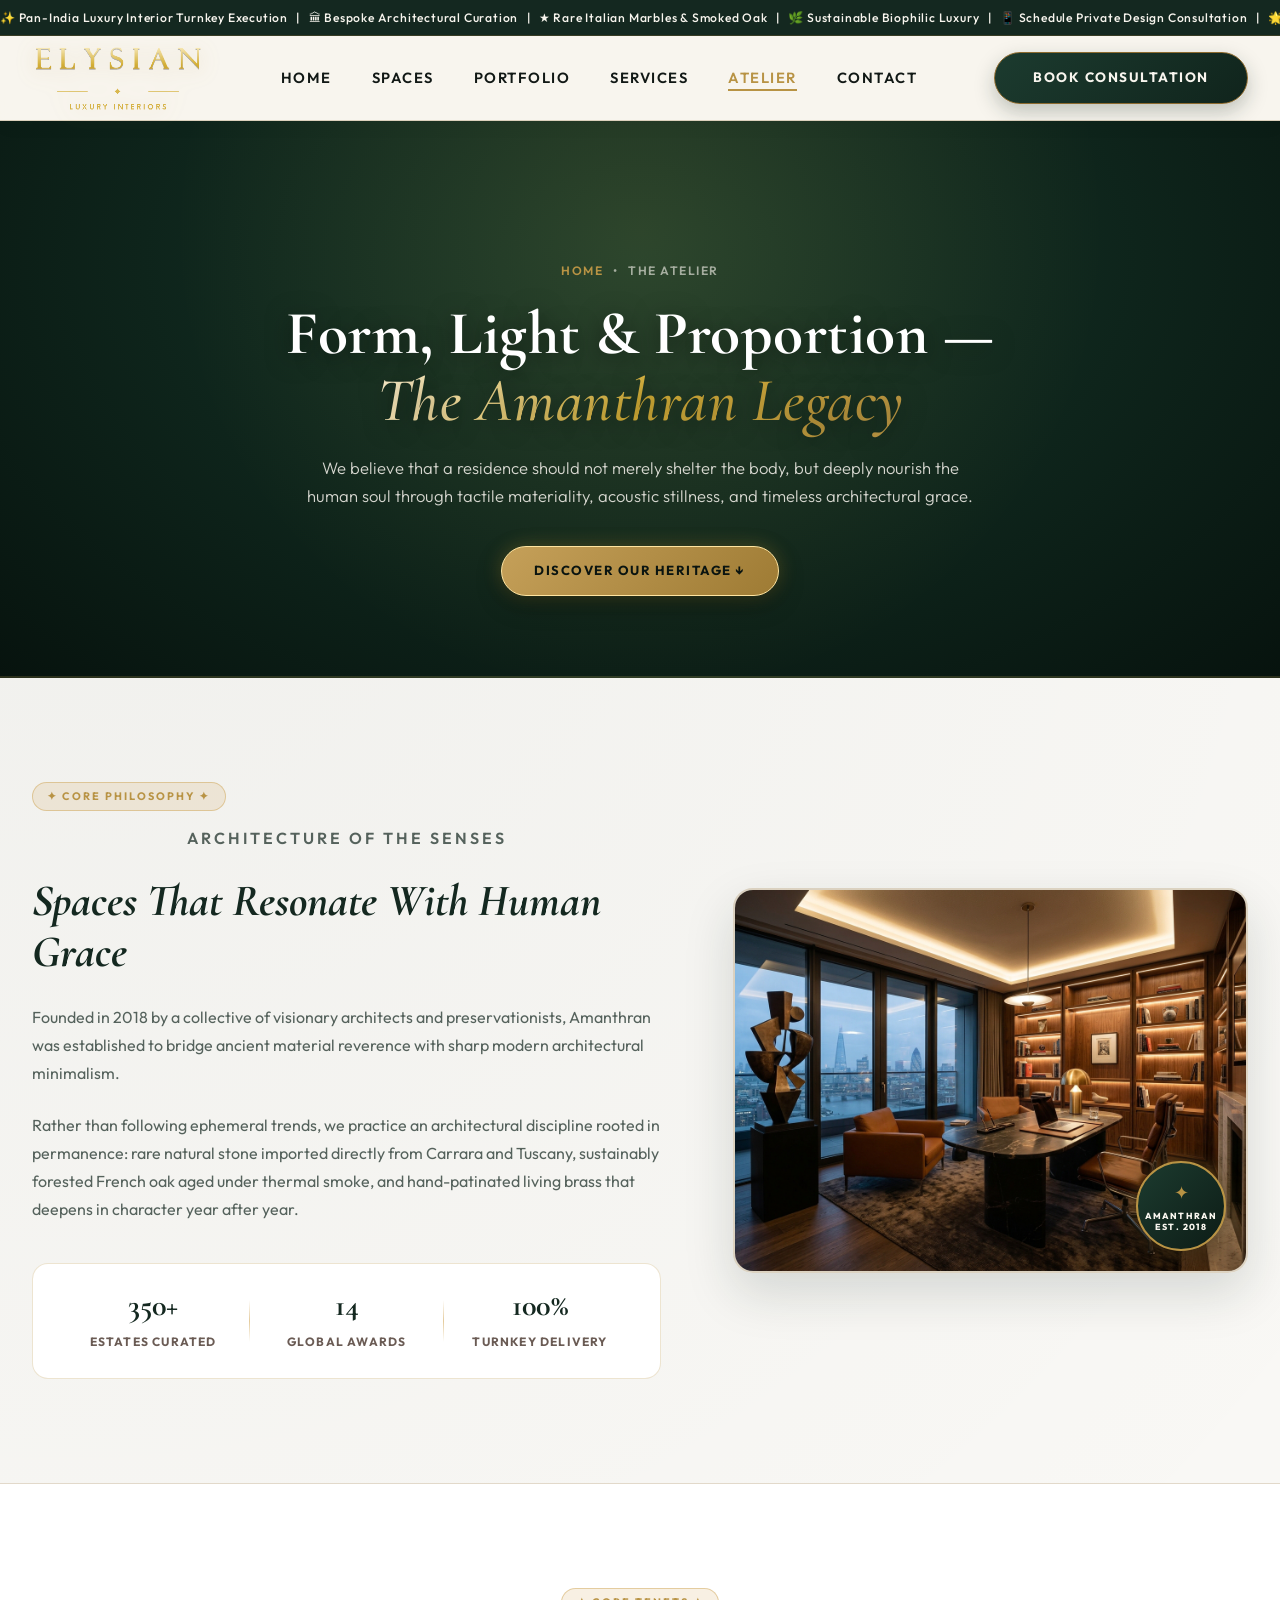
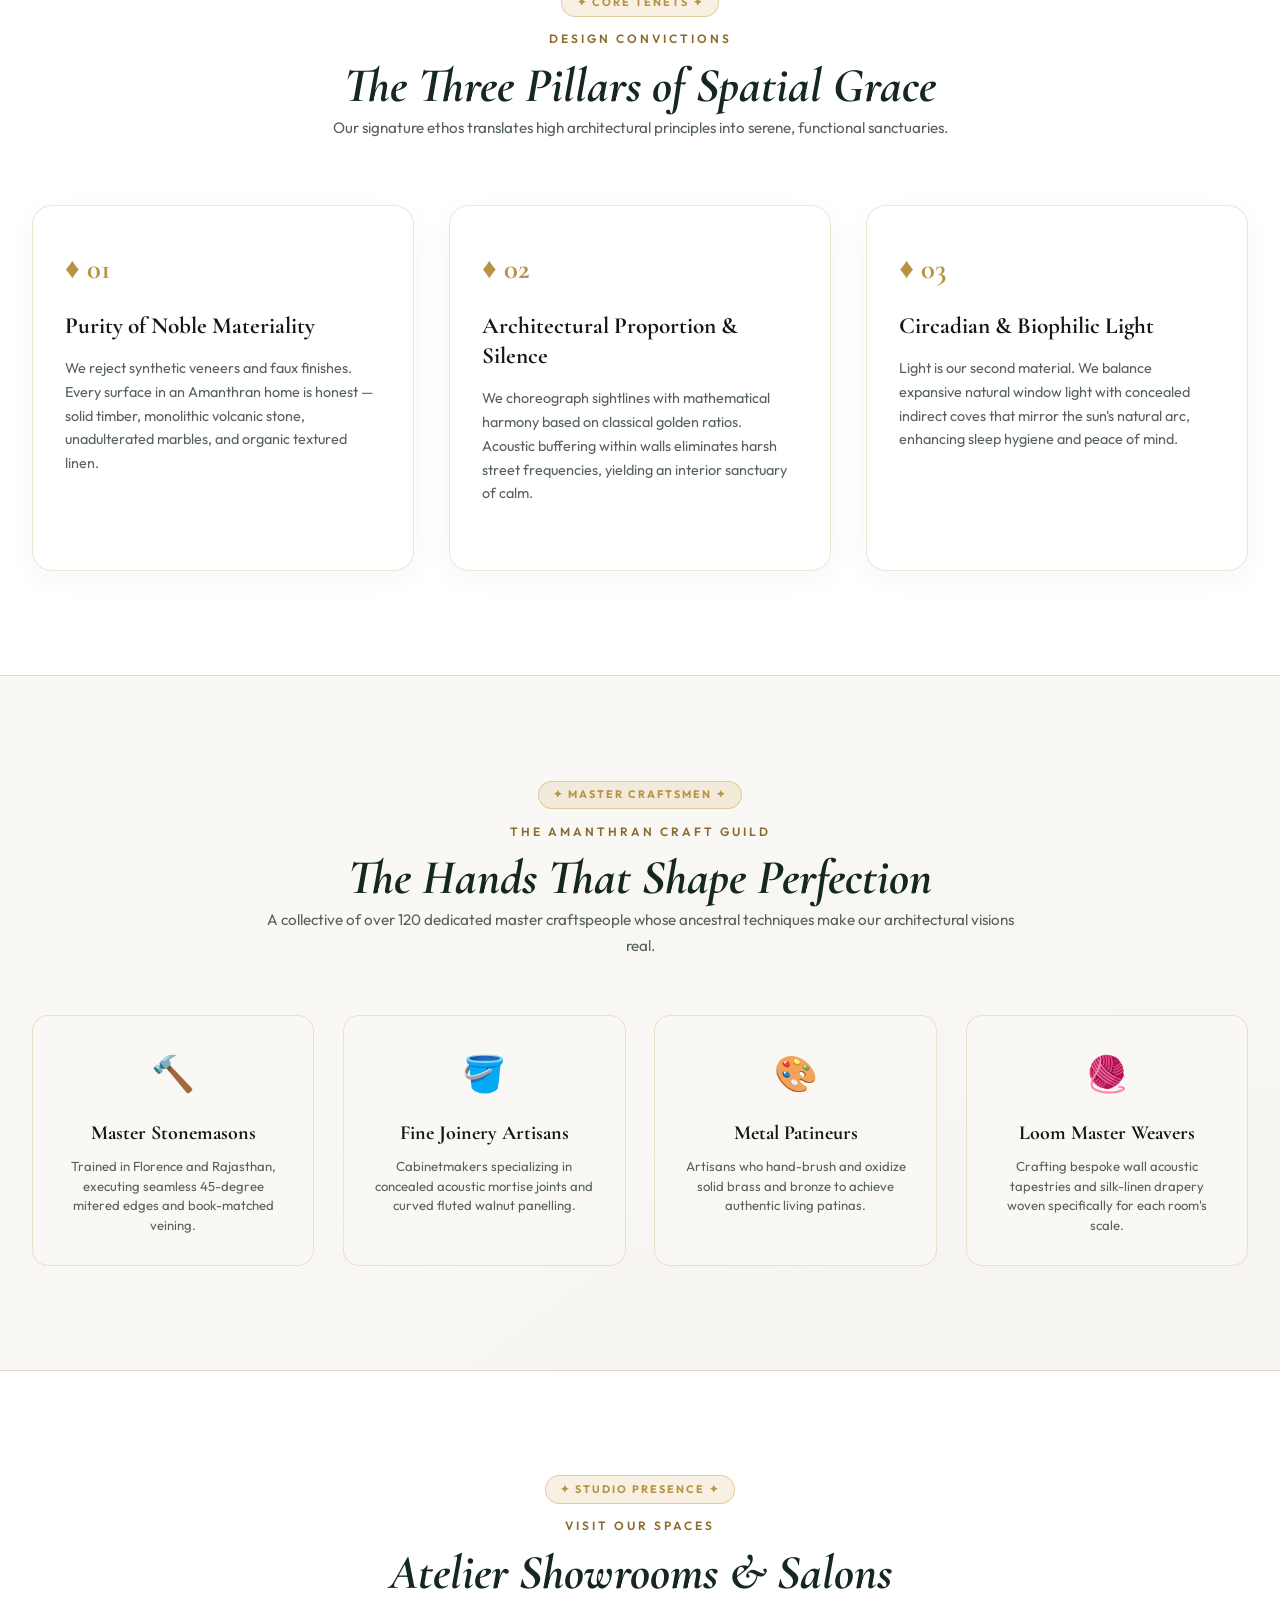
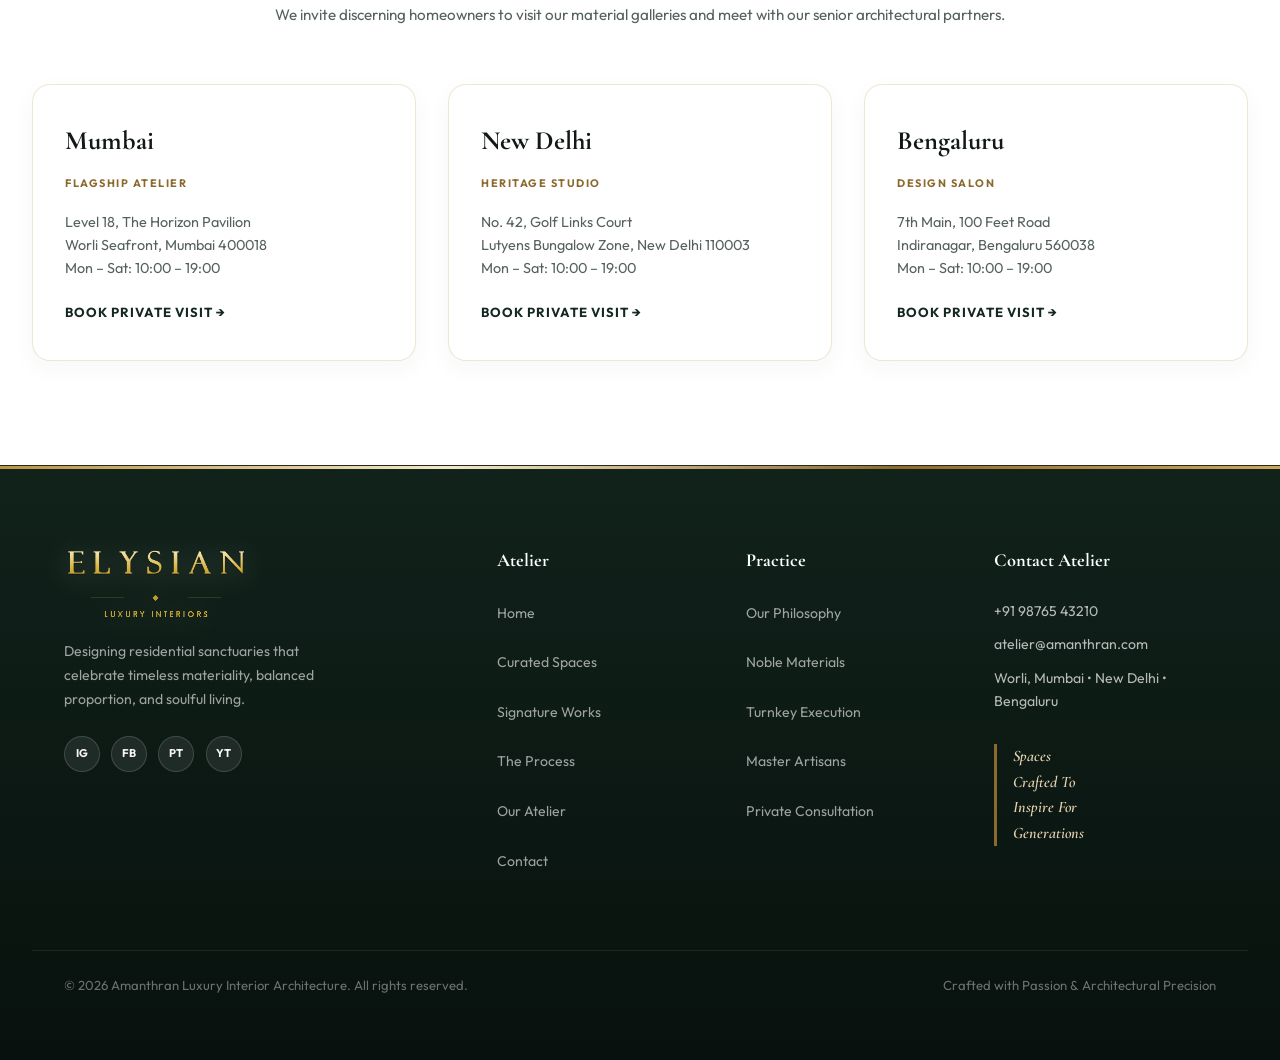
==== about.html @ a3ac27b1 "Complete luxury interior architecture and atelier website" ====
<!DOCTYPE html>
<html lang="en">
<head>
    <meta charset="UTF-8">
    <meta name="viewport" content="width=device-width, initial-scale=1.0">
    <title>Atelier Philosophy &amp; Heritage | Amanthran Luxury Interior Architecture</title>
    <meta name="description" content="Learn about the philosophy, architectural heritage, master craft guilds, and leadership behind Amanthran Luxury Interior Architecture.">
    <link href="https://fonts.googleapis.com/css2?family=Cormorant+Garamond:ital,wght@0,500;0,600;0,700;1,600;1,700&family=Outfit:wght@300;400;500;600;700;800&display=swap" rel="stylesheet">
    <link rel="stylesheet" href="styles.css">
</head>
<body>

    <!-- Sliding Announcement Bar -->
    <div class="announcement-bar">
        <div class="marquee-track">
            <span>&#10024; Pan-India Luxury Interior Turnkey Execution &nbsp;&nbsp;|&nbsp;&nbsp; &#127963; Bespoke Architectural Curation &nbsp;&nbsp;|&nbsp;&nbsp; &#9733; Rare Italian Marbles &amp; Smoked Oak &nbsp;&nbsp;|&nbsp;&nbsp; &#127807; Sustainable Biophilic Luxury &nbsp;&nbsp;|&nbsp;&nbsp; &#128241; Schedule Private Design Consultation &nbsp;&nbsp;|&nbsp;&nbsp; &#127775; Award-Winning Residential Studios</span>
        </div>
    </div>

    <!-- Navigation Bar -->
    <nav id="navbar">
        <div class="nav-container">
            <a href="index.html" class="logo">
                <img src="assets/Logo.png" alt="Elysian - Luxury Interior Architecture" class="nav-logo-img">
            </a>
            <ul class="nav-links" id="navLinks">
                <li><a href="index.html">Home</a></li>
                <li><a href="spaces.html">Spaces</a></li>
                <li><a href="portfolio.html">Portfolio</a></li>
                <li><a href="services.html">Services</a></li>
                <li><a href="about.html" class="active">Atelier</a></li>
                <li><a href="contact.html">Contact</a></li>
            </ul>
            <div class="nav-actions">
                <a href="contact.html" class="btn btn-primary nav-contact-btn">Book Consultation</a>
                <button class="icon-btn hamburger" id="hamburger" aria-label="Menu">&#9776;</button>
            </div>
        </div>
    </nav>

    <!-- Page Hero Banner -->
    <header class="page-hero">
        <div class="page-hero-glow" aria-hidden="true"></div>
        <div class="page-hero-inner">
            <div class="page-breadcrumb">
                <a href="index.html">Home</a>
                <span>&bull;</span>
                <span>The Atelier</span>
            </div>
            <h1 class="page-title">Form, Light &amp; Proportion &mdash;<br><em>The Amanthran Legacy</em></h1>
            <p class="page-subtitle">We believe that a residence should not merely shelter the body, but deeply nourish the human soul through tactile materiality, acoustic stillness, and timeless architectural grace.</p>
            <div class="hero-actions">
                <a href="#philosophy" class="btn btn-hero-gold">Discover Our Heritage &#8595;</a>
            </div>
        </div>
    </header>

    <!-- Philosophy Split Showcase -->
    <main class="inner-section" id="philosophy">
        <div class="inner-container">
            <div class="atelier-split">
                
                <div class="atelier-text reveal">
                    <span class="process-pill">&#10022; Core Philosophy &#10022;</span>
                    <p class="sec-label" style="margin-top:0.8rem;">Architecture of the Senses</p>
                    <h2>Spaces That Resonate With Human Grace</h2>
                    <p>Founded in 2018 by a collective of visionary architects and preservationists, Amanthran was established to bridge ancient material reverence with sharp modern architectural minimalism.</p>
                    <p>Rather than following ephemeral trends, we practice an architectural discipline rooted in permanence: rare natural stone imported directly from Carrara and Tuscany, sustainably forested French oak aged under thermal smoke, and hand-patinated living brass that deepens in character year after year.</p>
                    
                    <div class="why-stats-row" style="margin-top:2.5rem;border:1px solid rgba(184,147,68,0.25);border-radius:16px;padding:1.5rem;background:#FFFFFF;">
                        <div class="why-stat-box">
                            <span class="stat-num" style="color:var(--crimson-main);">350+</span>
                            <span class="stat-lbl">Estates Curated</span>
                        </div>
                        <div class="why-stat-divider"></div>
                        <div class="why-stat-box">
                            <span class="stat-num" style="color:var(--crimson-main);">14</span>
                            <span class="stat-lbl">Global Awards</span>
                        </div>
                        <div class="why-stat-divider"></div>
                        <div class="why-stat-box">
                            <span class="stat-num" style="color:var(--crimson-main);">100%</span>
                            <span class="stat-lbl">Turnkey Delivery</span>
                        </div>
                    </div>
                </div>

                <div class="atelier-frame reveal reveal-delay-1">
                    <img src="assets/Products/study_library.png" alt="Amanthran Architectural Design Atelier">
                    <div class="seal-badge" style="bottom:20px;right:20px;">
                        <span class="seal-star">&#10022;</span>
                        <span class="seal-text">AMANTHRAN<br>EST. 2018</span>
                    </div>
                </div>

            </div>
        </div>
    </main>

    <!-- The 3 Pillars of Amanthran -->
    <section class="inner-section" style="background:#FFFFFF;border-top:1px solid var(--border-gold);border-bottom:1px solid var(--border-gold);">
        <div class="inner-container">
            <div style="text-align:center;max-width:760px;margin:0 auto 4rem;">
                <span class="process-pill">&#10022; Core Tenets &#10022;</span>
                <p class="sec-label" style="margin-top:0.8rem;">Design Convictions</p>
                <h2 style="font-family:var(--font-serif);font-size:clamp(2.2rem,3.8vw,3.2rem);">The Three Pillars of Spatial Grace</h2>
                <p style="color:var(--text-muted);font-size:0.95rem;line-height:1.7;">Our signature ethos translates high architectural principles into serene, functional sanctuaries.</p>
            </div>

            <div class="services-flow-grid">
                
                <div class="service-box reveal">
                    <div class="s-num">&#9830; 01</div>
                    <h3>Purity of Noble Materiality</h3>
                    <p>We reject synthetic veneers and faux finishes. Every surface in an Amanthran home is honest — solid timber, monolithic volcanic stone, unadulterated marbles, and organic textured linen.</p>
                </div>

                <div class="service-box reveal reveal-delay-1">
                    <div class="s-num">&#9830; 02</div>
                    <h3>Architectural Proportion &amp; Silence</h3>
                    <p>We choreograph sightlines with mathematical harmony based on classical golden ratios. Acoustic buffering within walls eliminates harsh street frequencies, yielding an interior sanctuary of calm.</p>
                </div>

                <div class="service-box reveal reveal-delay-2">
                    <div class="s-num">&#9830; 03</div>
                    <h3>Circadian &amp; Biophilic Light</h3>
                    <p>Light is our second material. We balance expansive natural window light with concealed indirect coves that mirror the sun's natural arc, enhancing sleep hygiene and peace of mind.</p>
                </div>

            </div>
        </div>
    </section>

    <!-- Master Artisans & Craft Guilds -->
    <section class="inner-section" id="guild">
        <div class="inner-container">
            <div style="text-align:center;max-width:760px;margin:0 auto 3.5rem;">
                <span class="process-pill">&#10022; Master Craftsmen &#10022;</span>
                <p class="sec-label" style="margin-top:0.8rem;">The Amanthran Craft Guild</p>
                <h2 style="font-family:var(--font-serif);font-size:clamp(2.2rem,3.8vw,3.2rem);">The Hands That Shape Perfection</h2>
                <p style="color:var(--text-muted);font-size:0.95rem;line-height:1.7;">A collective of over 120 dedicated master craftspeople whose ancestral techniques make our architectural visions real.</p>
            </div>

            <div class="materials-grid">
                <div class="material-card reveal">
                    <span class="mat-icon">&#128296;</span>
                    <h4>Master Stonemasons</h4>
                    <p>Trained in Florence and Rajasthan, executing seamless 45-degree mitered edges and book-matched veining.</p>
                </div>
                <div class="material-card reveal reveal-delay-1">
                    <span class="mat-icon">&#129699;</span>
                    <h4>Fine Joinery Artisans</h4>
                    <p>Cabinetmakers specializing in concealed acoustic mortise joints and curved fluted walnut panelling.</p>
                </div>
                <div class="material-card reveal reveal-delay-2">
                    <span class="mat-icon">&#127912;</span>
                    <h4>Metal Patineurs</h4>
                    <p>Artisans who hand-brush and oxidize solid brass and bronze to achieve authentic living patinas.</p>
                </div>
                <div class="material-card reveal reveal-delay-3">
                    <span class="mat-icon">&#129526;</span>
                    <h4>Loom Master Weavers</h4>
                    <p>Crafting bespoke wall acoustic tapestries and silk-linen drapery woven specifically for each room's scale.</p>
                </div>
            </div>
        </div>
    </section>

    <!-- Studios & Salons Directory -->
    <section class="inner-section" style="background:#FFFFFF;border-top:1px solid var(--border-gold);">
        <div class="inner-container">
            <div style="text-align:center;max-width:760px;margin:0 auto;">
                <span class="process-pill">&#10022; Studio Presence &#10022;</span>
                <p class="sec-label" style="margin-top:0.8rem;">Visit Our Spaces</p>
                <h2 style="font-family:var(--font-serif);font-size:clamp(2.2rem,3.8vw,3.2rem);">Atelier Showrooms &amp; Salons</h2>
                <p style="color:var(--text-muted);font-size:0.95rem;line-height:1.7;">We invite discerning homeowners to visit our material galleries and meet with our senior architectural partners.</p>
            </div>

            <div class="studios-grid">
                
                <!-- Mumbai -->
                <div class="studio-card reveal">
                    <div class="studio-city">Mumbai</div>
                    <span class="studio-badge">Flagship Atelier</span>
                    <p class="studio-address">Level 18, The Horizon Pavilion<br>Worli Seafront, Mumbai 400018<br>Mon &ndash; Sat: 10:00 &ndash; 19:00</p>
                    <a href="contact.html" class="studio-contact-link">Book Private Visit &#8594;</a>
                </div>

                <!-- New Delhi -->
                <div class="studio-card reveal reveal-delay-1">
                    <div class="studio-city">New Delhi</div>
                    <span class="studio-badge">Heritage Studio</span>
                    <p class="studio-address">No. 42, Golf Links Court<br>Lutyens Bungalow Zone, New Delhi 110003<br>Mon &ndash; Sat: 10:00 &ndash; 19:00</p>
                    <a href="contact.html" class="studio-contact-link">Book Private Visit &#8594;</a>
                </div>

                <!-- Bengaluru -->
                <div class="studio-card reveal reveal-delay-2">
                    <div class="studio-city">Bengaluru</div>
                    <span class="studio-badge">Design Salon</span>
                    <p class="studio-address">7th Main, 100 Feet Road<br>Indiranagar, Bengaluru 560038<br>Mon &ndash; Sat: 10:00 &ndash; 19:00</p>
                    <a href="contact.html" class="studio-contact-link">Book Private Visit &#8594;</a>
                </div>

            </div>
        </div>
    </section>

    <!-- Footer -->
    <footer>
        <div class="footer-content">
            <div class="footer-brand">
                <a href="index.html" class="logo">
                    <img src="assets/Logo.png" alt="Elysian - Luxury Interior Architecture" class="footer-logo-img">
                </a>
                <p>Designing residential sanctuaries that celebrate timeless materiality, balanced proportion, and soulful living.</p>
                <div class="footer-socials">
                    <a href="#" class="soc" aria-label="Instagram">IG</a>
                    <a href="#" class="soc" aria-label="Facebook">FB</a>
                    <a href="#" class="soc" aria-label="Pinterest">PT</a>
                    <a href="#" class="soc" aria-label="YouTube">YT</a>
                </div>
            </div>
            <div class="footer-links">
                <h4>Atelier</h4>
                <ul>
                    <li><a href="index.html">Home</a></li>
                    <li><a href="spaces.html">Curated Spaces</a></li>
                    <li><a href="portfolio.html">Signature Works</a></li>
                    <li><a href="services.html">The Process</a></li>
                    <li><a href="about.html">Our Atelier</a></li>
                    <li><a href="contact.html">Contact</a></li>
                </ul>
            </div>
            <div class="footer-links">
                <h4>Practice</h4>
                <ul>
                    <li><a href="about.html">Our Philosophy</a></li>
                    <li><a href="services.html#materials">Noble Materials</a></li>
                    <li><a href="services.html#phases">Turnkey Execution</a></li>
                    <li><a href="about.html#guild">Master Artisans</a></li>
                    <li><a href="contact.html">Private Consultation</a></li>
                </ul>
            </div>
            <div class="footer-newsletter">
                <h4>Contact Atelier</h4>
                <ul style="list-style:none;display:flex;flex-direction:column;gap:.7rem;">
                    <li style="font-size:.88rem;color:rgba(255,255,255,.7);">+91 98765 43210</li>
                    <li style="font-size:.88rem;color:rgba(255,255,255,.7);">atelier@amanthran.com</li>
                    <li style="font-size:.88rem;color:rgba(255,255,255,.7);">Worli, Mumbai &bull; New Delhi &bull; Bengaluru</li>
                </ul>
                <div class="footer-tagline-box"><p>Spaces<br>Crafted To<br>Inspire For<br>Generations</p></div>
            </div>
        </div>
        <div class="footer-bottom">
            <p>&copy; 2026 Amanthran Luxury Interior Architecture. All rights reserved.</p>
            <p>Crafted with Passion &amp; Architectural Precision</p>
        </div>
    </footer>

    <script src="script.js"></script>
</body>
</html>
---- styles.css ----
/* ---- Sliding Announcement Bar ---- */
.announcement-bar {
    background: var(--crimson-main, #142820);
    color: #F8F5EE;
    height: 36px;
    width: 100%;
    max-width: 100vw;
    overflow: hidden;
    display: flex;
    align-items: center;
    position: sticky;
    top: 0;
    z-index: 1001;
    border-bottom: 1px solid rgba(140,106,46,0.3);
}

.marquee-track {
    display: flex;
    white-space: nowrap;
    animation: marquee-slide 28s linear infinite;
}

.marquee-track span {
    font-family: 'Outfit', sans-serif;
    font-size: 0.76rem;
    font-weight: 500;
    letter-spacing: 0.8px;
    color: #F8F5EE;
    padding-right: 4rem;
    display: inline-block;
}

.marquee-track:hover { animation-play-state: paused; }

@keyframes marquee-slide {
    0%   { transform: translateX(0); }
    100% { transform: translateX(-50%); }
}

/* ---- Root Variables ---- */
:root {
    --crimson-dark: #0A1612;
    --crimson-main: #142820; /* Haute Imperial Forest Emerald - Ultra Premium Interior Theme */
    --crimson-light: #1E3D31;
    --forest-main: #132E26; /* Forest Emerald from Banner 1 */
    --gold-primary: #8C6A2E; /* Warm Bronze Gold from Banner typography */
    --gold-bright: #B89344;
    --gold-light: #E6D4B0;
    --gold-foil: linear-gradient(135deg, #B89344 0%, #F3E7CA 35%, #8C6A2E 70%, #C9A75D 100%);
    --bg-cream: #F9F8F5; /* Architectural Alabaster Warm White */
    --bg-card: #FFFFFF;
    --border-gold: rgba(140, 106, 46, 0.25);
    --border-crimson: rgba(20, 40, 32, 0.2);
    --text-dark: #111815;
    --text-muted: #55625C;
    --font-primary: 'Outfit', sans-serif;
    --font-serif: 'Cormorant Garamond', serif;
    --nav-height: 85px;
}

* {
    margin: 0;
    padding: 0;
    box-sizing: border-box;
}

html {
    overflow-x: hidden;
    width: 100%;
    max-width: 100vw;
    scroll-behavior: smooth;
}

body {
    background-color: var(--bg-cream);
    background-image: 
        radial-gradient(circle at 5% 10%, rgba(20, 40, 32, 0.04) 0%, transparent 40%),
        radial-gradient(circle at 95% 90%, rgba(140, 106, 46, 0.05) 0%, transparent 40%);
    color: var(--text-dark);
    font-family: var(--font-primary);
    overflow-x: hidden;
    width: 100%;
    max-width: 100vw;
    position: relative;
    line-height: 1.6;
}

/* Animations */
.animate-on-scroll {
    opacity: 0;
    transform: translateY(40px);
    transition: opacity 0.8s cubic-bezier(0.16, 1, 0.3, 1), transform 0.8s cubic-bezier(0.16, 1, 0.3, 1);
}

.animate-on-scroll.in-view {
    opacity: 1;
    transform: translateY(0);
}

.delay-100 { transition-delay: 100ms; }
.delay-200 { transition-delay: 200ms; }
.delay-300 { transition-delay: 300ms; }
.delay-400 { transition-delay: 400ms; }
.delay-500 { transition-delay: 500ms; }

/* Typography matching Banners */
h1, h2, h3 {
    font-family: var(--font-serif);
    font-weight: 700;
    line-height: 1.2;
}

h2 {
    font-size: clamp(2.5rem, 4vw, 3.5rem);
    font-style: italic;
    color: var(--crimson-main); /* Rich reddish script title matching Banner 2 & 3 */
}

a {
    text-decoration: none;
    color: inherit;
    transition: all 0.3s ease;
}

/* Navigation */
#navbar {
    position: sticky;
    top: 36px;
    width: 100%;
    height: var(--nav-height);
    z-index: 1000;
    background: rgba(248, 245, 238, 0.95);
    backdrop-filter: blur(15px);
    border-bottom: 1px solid var(--border-gold);
    box-shadow: 0 4px 20px rgba(20, 40, 32, 0.04);
    transition: all 0.4s ease;
}

#navbar.scrolled {
    background: rgba(255, 255, 255, 0.98);
    box-shadow: 0 4px 25px rgba(20, 40, 32, 0.08);
}

.nav-container {
    max-width: 1400px;
    margin: 0 auto;
    padding: 0 2rem;
    height: 100%;
    display: flex;
    justify-content: space-between;
    align-items: center;
}

.logo {
    display: flex;
    align-items: center;
    gap: 0.8rem;
    cursor: pointer;
}

.logo-icon {
    font-size: 2.1rem;
    color: var(--crimson-main);
}

.logo-text {
    font-family: var(--font-primary);
    font-size: 1.31rem;
    font-weight: 800;
    letter-spacing: 2.5px;
    line-height: 1;
    color: var(--crimson-main);
}

.logo-text small {
    font-size: 0.65rem;
    color: var(--gold-primary);
    letter-spacing: 3px;
    font-weight: 600;
}

.nav-links {
    display: flex;
    list-style: none;
    gap: 2.5rem;
}

.nav-links a {
    position: relative;
    font-weight: 600;
    font-size: 0.92rem;
    text-transform: uppercase;
    letter-spacing: 1.5px;
    color: var(--text-dark, #2D3748);
    transition: color 0.3s ease;
    padding-bottom: 4px;
}

.nav-links a:hover,
.nav-links a.active {
    color: var(--gold-bright, #B89344) !important;
}

.nav-links a::after {
    content: '';
    position: absolute;
    bottom: 0;
    left: 0;
    width: 0%;
    height: 2px;
    background: var(--gold-bright, #B89344);
    transition: width 0.3s ease;
}

.nav-links a:hover::after,
.nav-links a.active::after {
    width: 100%;
}

.nav-actions {
    display: flex;
    align-items: center;
    gap: 1rem;
}

.nav-contact-btn {
    padding: 0.65rem 1.6rem;
    font-size: 0.8rem;
    letter-spacing: 1.2px;
}

.icon-btn {
    background: transparent;
    border: none;
    color: var(--crimson-main);
    font-size: 1.2rem;
    cursor: pointer;
    transition: transform 0.2s ease, color 0.2s ease;
}

.icon-btn:hover {
    color: var(--gold-primary);
    transform: scale(1.1);
}

.hamburger {
    display: none;
    font-size: 1.5rem;
}

/* Buttons matching Banner 2 EXPLORE OUR COLLECTION button */
.btn {
    display: inline-block;
    padding: 0.9rem 2.4rem;
    font-weight: 700;
    text-transform: uppercase;
    letter-spacing: 1.5px;
    border-radius: 50px;
    cursor: pointer;
    transition: all 0.3s cubic-bezier(0.16, 1, 0.3, 1);
    font-size: 0.85rem;
}

.btn-primary {
    background: linear-gradient(135deg, #1C3B2F 0%, #10241C 100%); /* Haute Imperial Forest Emerald Button */
    color: #F8F5EE;
    border: 1.5px solid var(--gold-primary);
    box-shadow: 0 8px 20px rgba(20, 40, 32, 0.25);
}

.btn-primary:hover {
    background: linear-gradient(135deg, #264E3E 0%, #163226 100%);
    box-shadow: 0 12px 28px rgba(20, 40, 32, 0.38);
    transform: translateY(-3px);
    border-color: var(--gold-bright);
}

.btn-secondary {
    background: #FFFFFF;
    border: 1.5px solid var(--gold-primary);
    color: var(--crimson-main);
    box-shadow: 0 4px 15px rgba(140, 106, 46, 0.12);
}

.btn-secondary:hover {
    background: var(--gold-foil);
    color: var(--crimson-dark);
    transform: translateY(-3px);
    box-shadow: 0 8px 25px rgba(140, 106, 46, 0.25);
}

a.logo {
    color: inherit;
    text-decoration: none;
    display: flex;
    align-items: center;
    gap: 0.8rem;
}

/* Responsive 3-Banner Hero Slider - Royal Enhanced & Parallax */
.hero-slider {
    position: relative;
    width: 100%;
    overflow: hidden;
    background: #0A1410; /* Deep imperial forest noir base */
    border-bottom: 2px solid var(--border-gold);
    box-shadow: 0 10px 40px rgba(20, 40, 32, 0.18), inset 0 0 80px rgba(0, 0, 0, 0.35);

    user-select: none;
    line-height: 0;
    font-size: 0;
}

/* Ambient royal light glow */
.hero-ambient-glow {
    position: absolute;
    inset: 0;
    pointer-events: none;
    z-index: 2;
    background: radial-gradient(circle at 50% 45%, rgba(243, 231, 202, 0.14) 0%, rgba(184, 147, 68, 0.08) 45%, transparent 75%);
    mix-blend-mode: screen;
    animation: heroAmbientPulse 7s ease-in-out infinite alternate;
}

@keyframes heroAmbientPulse {
    0% { opacity: 0.55; transform: scale(0.98); }
    100% { opacity: 1; transform: scale(1.04); }
}


/* Royal Corner Filigree Accents */
.hero-corner {
    position: absolute;
    width: 52px;
    height: 52px;
    pointer-events: none;
    z-index: 7;
    color: var(--gold-bright);
    opacity: 0.8;
    transition: opacity 0.4s ease, transform 0.4s ease;
    filter: drop-shadow(0 2px 6px rgba(140, 106, 46, 0.45));
}
.hero-corner-tl { top: 14px; left: 16px; }
.hero-corner-tr { top: 14px; right: 16px; transform: rotate(90deg); }
.hero-corner-bl { bottom: 14px; left: 16px; transform: rotate(-90deg); }
.hero-corner-br { bottom: 14px; right: 16px; transform: rotate(180deg); }

.hero-slider:hover .hero-corner {
    opacity: 1;
}

/* Floating Royal Heritage Pill */
.hero-floating-pill {
    position: absolute;
    top: 22px;
    left: 50%;
    transform: translateX(-50%);
    z-index: 8;
    display: inline-flex;
    align-items: center;
    gap: 8px;
    padding: 6px 18px;
    background: rgba(248, 245, 238, 0.94);
    backdrop-filter: blur(12px);
    -webkit-backdrop-filter: blur(12px);
    border: 1px solid rgba(184, 147, 68, 0.55);
    border-radius: 999px;
    box-shadow: 0 6px 22px rgba(10, 22, 18, 0.16), 0 0 15px rgba(230, 212, 176, 0.35);
    font-family: var(--font-primary);
    font-size: 0.78rem;
    font-weight: 600;
    letter-spacing: 1.4px;
    text-transform: uppercase;
    color: var(--crimson-main);
    pointer-events: none;
    animation: heroPillFloat 4.5s ease-in-out infinite;
    transition: transform 0.25s ease-out;
    line-height: 1;
}

.hero-floating-pill .pill-sparkle {
    color: var(--gold-bright);
    font-size: 0.85rem;
    animation: heroSparkleSpin 3.5s linear infinite;
}

@keyframes heroPillFloat {
    0%, 100% { transform: translateX(-50%) translateY(0); }
    50% { transform: translateX(-50%) translateY(-6px); }
}

@keyframes heroSparkleSpin {
    0% { transform: scale(1) rotate(0deg); opacity: 0.75; }
    50% { transform: scale(1.25) rotate(180deg); opacity: 1; }
    100% { transform: scale(1) rotate(360deg); opacity: 0.75; }
}

/* Slider Viewport */
.slider-viewport {
    width: 100%;
    overflow: hidden;
    position: relative;
}

.slider-track {
    display: flex;
    width: 100%;
    transition: transform 0.75s cubic-bezier(0.19, 1, 0.22, 1);
    line-height: 0;
    font-size: 0;
    will-change: transform;
}

.slide {
    min-width: 100%;
    width: 100%;
    aspect-ratio: 2400 / 1105;
    position: relative;
    overflow: hidden;
    line-height: 0;
    font-size: 0;
}

.slide-media {
    width: 100%;
    height: 100%;
    position: relative;
    overflow: hidden;
}

.slide-img {
    width: 100%;
    height: 100%;
    display: block;
    object-fit: cover;
    object-position: center center;
    transform: scale(1);
    transition: transform 7.5s cubic-bezier(0.25, 1, 0.5, 1);
    will-change: transform;
}

/* Ken Burns slow cinematic breathe when slide is active */
.slide.active-slide .slide-img {
    transform: scale(1.042);
}

/* Light sweep / subtle royal shimmer over the banner */
.slide-light-sweep {
    position: absolute;
    top: 0;
    left: -100%;
    width: 55%;
    height: 100%;
    background: linear-gradient(
        90deg,
        transparent 0%,
        rgba(255, 245, 220, 0.08) 40%,
        rgba(255, 255, 255, 0.2) 50%,
        rgba(255, 245, 220, 0.08) 60%,
        transparent 100%
    );
    transform: skewX(-25deg);
    pointer-events: none;
    z-index: 3;
    animation: heroLightSweep 8.5s ease-in-out infinite;
}

@keyframes heroLightSweep {
    0%, 70% { left: -100%; opacity: 0; }
    75% { opacity: 1; }
    95% { left: 160%; opacity: 1; }
    100% { left: 160%; opacity: 0; }
}

/* Slider Controls */
.slider-btn {
    position: absolute;
    top: 50%;
    transform: translateY(-50%);
    background: rgba(248, 245, 238, 0.92);
    backdrop-filter: blur(12px);
    -webkit-backdrop-filter: blur(12px);
    border: 1.5px solid var(--gold-primary);
    color: var(--crimson-main);
    width: 52px;
    height: 52px;
    border-radius: 50%;
    cursor: pointer;
    display: flex;
    align-items: center;
    justify-content: center;
    z-index: 10;
    transition: all 0.35s cubic-bezier(0.175, 0.885, 0.32, 1.275);
    box-shadow: 0 4px 20px rgba(20, 40, 32, 0.18), 0 0 0 1px rgba(255, 255, 255, 0.6) inset;
    padding: 0;
}

.prev-btn { left: 2rem; }
.next-btn { right: 2rem; }

.slider-btn:hover {
    background: var(--crimson-main);
    color: #F8F5EE;
    border-color: var(--gold-bright);
    transform: translateY(-50%) scale(1.12);
    box-shadow: 0 8px 30px rgba(20, 40, 32, 0.35), 0 0 20px rgba(184, 147, 68, 0.45);
}

.slider-btn:active {
    transform: translateY(-50%) scale(0.95);
}

/* Bottom Bar: Counter + Progress Fill + Dots */
.slider-bottom-bar {
    position: absolute;
    bottom: 1.8rem;
    left: 50%;
    transform: translateX(-50%);
    display: flex;
    align-items: center;
    gap: 1.2rem;
    z-index: 10;
    padding: 7px 20px;
    background: rgba(24, 5, 9, 0.65);
    backdrop-filter: blur(14px);
    -webkit-backdrop-filter: blur(14px);
    border: 1px solid rgba(184, 147, 68, 0.35);
    border-radius: 30px;
    box-shadow: 0 8px 25px rgba(0, 0, 0, 0.28);
}

.slider-counter {
    display: flex;
    align-items: center;
    gap: 4px;
    font-family: var(--font-primary);
    font-size: 0.78rem;
    font-weight: 700;
    letter-spacing: 1px;
    color: #F8F5EE;
    line-height: 1;
}

.slider-counter .cur-index {
    color: var(--gold-bright);
}

.slider-counter .sep {
    opacity: 0.45;
}

.slider-counter .total-count {
    opacity: 0.7;
}

.slider-progress-track {
    width: 60px;
    height: 3px;
    background: rgba(255, 255, 255, 0.22);
    border-radius: 4px;
    overflow: hidden;
    position: relative;
}

.slider-progress-fill {
    width: 0%;
    height: 100%;
    background: linear-gradient(90deg, var(--gold-primary), var(--gold-bright), #FFF4DB);
    box-shadow: 0 0 8px rgba(230, 212, 176, 0.85);
    border-radius: 4px;
    transition: width 0.08s linear;
}

.slider-dots {
    display: flex;
    align-items: center;
    gap: 0.5rem;
}

.dot {
    width: 9px;
    height: 9px;
    border-radius: 50%;
    background: rgba(255, 255, 255, 0.4);
    border: 1px solid rgba(184, 147, 68, 0.6);
    cursor: pointer;
    transition: all 0.35s cubic-bezier(0.175, 0.885, 0.32, 1.275);
    padding: 0;
    line-height: 0;
}

.dot:hover {
    background: rgba(255, 255, 255, 0.85);
    transform: scale(1.25);
}

.dot.active {
    width: 24px;
    border-radius: 12px;
    background: var(--gold-bright);
    border-color: #FFF4DB;
    box-shadow: 0 0 10px rgba(184, 147, 68, 0.75);
}

/* Tablet & Mobile Media Queries for Hero */
@media (max-width: 992px) {
    .hero-corner { width: 38px; height: 38px; }
    .hero-floating-pill {
        top: 12px;
        padding: 5px 14px;
        font-size: 0.68rem;
    }
    .slider-bottom-bar {
        bottom: 1.1rem;
        padding: 6px 15px;
        gap: 0.9rem;
    }
    .slider-progress-track { width: 45px; }
}

@media (max-width: 768px) {
    .hero-corner { display: none; }
    .hero-floating-pill {
        top: 8px;
        font-size: 0.62rem;
        letter-spacing: 0.8px;
        padding: 4px 10px;
    }
    .slider-btn {
        width: 38px;
        height: 38px;
    }
    .slider-btn svg {
        width: 18px;
        height: 18px;
    }
    .prev-btn { left: 0.8rem; }
    .next-btn { right: 0.8rem; }
    .slider-bottom-bar {
        bottom: 0.8rem;
        padding: 5px 12px;
        gap: 0.65rem;
    }
    .slider-counter { font-size: 0.7rem; }
    .slider-progress-track { width: 35px; }
}

/* Offerings / Services Section */
.services-section {
    padding: 8rem 2rem;
    background: #FFFFFF;
    border-bottom: 1px solid var(--border-gold);
}

.section-header {
    text-align: center;
    margin-bottom: 4.5rem;
}

.section-header h2 {
    margin-bottom: 0.8rem;
}

.section-header p {
    color: var(--text-muted);
    font-size: 1.1rem;
    letter-spacing: 0.5px;
}

.services-grid {
    display: grid;
    grid-template-columns: repeat(auto-fit, minmax(280px, 1fr));
    gap: 3rem;
    max-width: 1200px;
    margin: 0 auto;
}

.service-card {
    background: var(--bg-cream);
    border: 1.5px solid var(--border-gold);
    border-radius: 20px;
    padding: 3.5rem 2rem;
    text-align: center;
    transition: all 0.4s ease;
    box-shadow: 0 10px 30px rgba(20, 40, 32, 0.03);
}

.service-card:hover {
    transform: translateY(-10px);
    box-shadow: 0 20px 40px rgba(20, 40, 32, 0.08);
    border-color: var(--crimson-main);
}

.service-icon {
    font-size: 3rem;
    display: block;
    margin-bottom: 1.5rem;
    color: var(--crimson-main);
}

.service-card h3 {
    margin-bottom: 1rem;
    font-size: 1.6rem;
    color: var(--crimson-main);
}

.service-card p {
    color: var(--text-muted);
    font-size: 0.98rem;
}

/* Journey Section */
.journey-section {
    padding: 8rem 2rem;
    background: var(--bg-cream);
}

.timeline {
    max-width: 800px;
    margin: 0 auto;
    position: relative;
}

.timeline::before {
    content: '';
    position: absolute;
    left: 50%;
    top: 0;
    height: 100%;
    width: 2px;
    background: var(--crimson-main);
    transform: translateX(-50%);
}

.timeline-item {
    display: flex;
    justify-content: flex-end;
    padding-right: 50%;
    position: relative;
    margin-bottom: 3.5rem;
    width: 100%;
}

.timeline-item:nth-child(even) {
    justify-content: flex-start;
    padding-right: 0;
    padding-left: 50%;
}

.timeline-dot {
    position: absolute;
    left: 50%;
    top: 0;
    transform: translateX(-50%);
    width: 44px;
    height: 44px;
    background: var(--crimson-main);
    color: #F8F5EE;
    border: 2px solid var(--gold-bright);
    border-radius: 50%;
    display: flex;
    align-items: center;
    justify-content: center;
    font-weight: 800;
    font-size: 1.1rem;
    z-index: 2;
    box-shadow: 0 0 15px rgba(20, 40, 32, 0.3);
}

.timeline-content {
    background: #FFFFFF;
    border: 1.5px solid var(--border-gold);
    padding: 2.2rem;
    border-radius: 18px;
    width: 90%;
    box-shadow: 0 10px 30px rgba(20, 40, 32, 0.04);
}

.timeline-item:nth-child(odd) .timeline-content {
    margin-right: 2rem;
}
.timeline-item:nth-child(even) .timeline-content {
    margin-left: 2rem;
}

.timeline-content h3 {
    margin-bottom: 0.5rem;
    font-size: 1.5rem;
    color: var(--crimson-main);
}

.timeline-content p {
    color: var(--text-muted);
}

/* Vault / Collection Section */
.featured-collection {
    padding: 8rem 2rem;
    max-width: 1400px;
    margin: 0 auto;
}

.grid-container {
    display: grid;
    grid-template-columns: repeat(auto-fit, minmax(320px, 1fr));
    gap: 2.5rem;
    perspective: 1000px;
}

.card-wrapper {
    position: relative;
    width: 100%;
    transform-style: preserve-3d;
    height: 100%;
}

.card {
    background: #FFFFFF;
    border-radius: 20px;
    padding: 1.5rem 1.5rem 1.8rem;
    border: 1.5px solid var(--border-gold);
    transition: transform 0.3s ease, box-shadow 0.3s ease, border-color 0.3s ease;
    transform-style: preserve-3d;
    box-shadow: 0 12px 30px rgba(20, 40, 32, 0.06);
    cursor: pointer;
    display: flex;
    flex-direction: column;
    height: 100%;
}

.card:hover {
    border-color: var(--crimson-main);
    box-shadow: 0 20px 40px rgba(20, 40, 32, 0.12), 0 0 20px rgba(140, 106, 46, 0.2);
}

.card-img-container {
    position: relative;
    width: 100%;
    aspect-ratio: 4 / 3;
    border-radius: 14px;
    overflow: hidden;
    transform: translateZ(30px);
    box-shadow: 0 6px 20px rgba(20, 40, 32, 0.08);
}

.card-img-container img {
    width: 100%;
    height: 100%;
    object-fit: cover;
    display: block;
    border-radius: 14px;
    transition: transform 0.5s ease;
}

.card-glow {
    position: absolute;
    top: 0;
    left: 0;
    width: 100%;
    height: 100%;
    background: var(--gold-foil);
    opacity: 0;
    transition: opacity 0.5s ease;
    mix-blend-mode: overlay;
}

.card:hover .card-img-container img {
    transform: scale(1.06);
}

.card:hover .card-glow {
    opacity: 0.35;
}

.card-info {
    margin-top: 1.4rem;
    transform: translateZ(20px);
    display: flex;
    flex-direction: column;
    flex-grow: 1;
    justify-content: space-between;
}

.card-info h3 {
    font-family: var(--font-serif);
    font-size: 1.45rem;
    font-weight: 700;
    color: var(--crimson-main);
    margin-bottom: 1rem;
    line-height: 1.3;
}

.card-meta {
    display: flex;
    justify-content: space-between;
    align-items: center;
    border-top: 1px solid var(--border-gold);
    padding-top: 1rem;
    margin-top: auto;
}

.rarity {
    color: var(--crimson-main);
    font-size: 0.75rem;
    font-weight: 700;
    text-transform: uppercase;
    letter-spacing: 1.5px;
    background: rgba(20, 40, 32, 0.06);
    border: 1px solid var(--border-crimson);
    padding: 0.3rem 0.8rem;
    border-radius: 50px;
}

.price {
    font-family: var(--font-primary);
    font-size: 0.92rem;
    font-weight: 700;
    color: var(--gold-primary);
    text-transform: uppercase;
    letter-spacing: 1px;
}

/* Echoes / Testimonials Banner - Bright Cream Silk Palette with Crimson Accents */
.echoes-section {
    padding: 8rem 2rem;
    background: var(--bg-cream);
    color: var(--text-dark);
    position: relative;
    border-top: 1px solid var(--border-gold);
    border-bottom: 1px solid var(--border-gold);
}

.echoes-section .section-header h2 {
    color: var(--crimson-main);
}

.echoes-section .section-header p {
    color: var(--text-muted);
}

.echoes-grid {
    display: grid;
    grid-template-columns: repeat(auto-fit, minmax(300px, 1fr));
    gap: 3rem;
    max-width: 1400px;
    margin: 0 auto;
}

.echo-card {
    background: #FFFFFF;
    border: 1.5px solid var(--border-gold);
    padding: 3.5rem 2.2rem 2.5rem;
    border-radius: 20px;
    position: relative;
    box-shadow: 0 15px 35px rgba(20, 40, 32, 0.04);
    transition: all 0.4s ease;
}

.echo-card:hover {
    transform: translateY(-8px);
    border-color: var(--crimson-main);
    box-shadow: 0 20px 45px rgba(20, 40, 32, 0.08);
}

.echo-card::before {
    content: '“';
    position: absolute;
    top: 5px;
    left: 20px;
    font-size: 5rem;
    color: rgba(20, 40, 32, 0.15);
    font-family: var(--font-serif);
    line-height: 1;
}

.stars {
    color: #C59B27;
    font-size: 1.3rem;
    margin-bottom: 1.2rem;
    letter-spacing: 2px;
}

.echo-card p {
    font-size: 1.05rem;
    line-height: 1.8;
    margin-bottom: 2rem;
    position: relative;
    z-index: 1;
    color: var(--text-dark);
}

.echo-card h4 {
    color: var(--crimson-main);
    font-family: var(--font-serif);
    font-size: 1.25rem;
    font-weight: 700;
}

/* Contact Section */
.contact-section {
    padding: 8rem 2rem;
    background: var(--bg-cream);
}

.contact-container {
    max-width: 1200px;
    margin: 0 auto;
    display: grid;
    grid-template-columns: 1fr 1fr;
    gap: 4rem;
    background: #FFFFFF;
    border: 1.5px solid var(--border-gold);
    border-radius: 24px;
    padding: 4rem;
    box-shadow: 0 20px 45px rgba(20, 40, 32, 0.06);
}

.contact-info h3 {
    font-size: 2.2rem;
    margin-bottom: 1.5rem;
    color: var(--crimson-main);
}

.contact-info p {
    font-size: 1.1rem;
    margin-bottom: 2.5rem;
    color: var(--text-muted);
}

.contact-details {
    list-style: none;
}

.contact-details li {
    font-size: 1.1rem;
    margin-bottom: 1.5rem;
    display: flex;
    align-items: center;
    gap: 1rem;
    word-break: break-word;
    color: var(--text-dark);
}

.contact-icon {
    font-size: 1.5rem;
}

.contact-form .input-field {
    margin-bottom: 1.5rem;
}

.contact-form input, .contact-form textarea {
    width: 100%;
    padding: 1rem 1.4rem;
    border: 1.5px solid var(--border-gold);
    border-radius: 12px;
    font-family: var(--font-primary);
    font-size: 1rem;
    background: var(--bg-cream);
    color: var(--text-dark);
    transition: all 0.3s ease;
}

.contact-form input:focus, .contact-form textarea:focus {
    outline: none;
    border-color: var(--crimson-main);
    box-shadow: 0 0 0 4px rgba(20, 40, 32, 0.08);
}

/* Footer - Elegant Silk Parchment Finish */
footer {
    background: #F3EFE6;
    color: var(--text-dark);
    padding: 6rem 2rem 2.5rem;
    position: relative;
    border-top: 1px solid var(--border-gold);
}

footer::before {
    content: '';
    position: absolute;
    top: 0;
    left: 0;
    width: 100%;
    height: 3px;
    background: var(--gold-foil);
}

.footer-content {
    max-width: 1400px;
    margin: 0 auto;
    display: grid;
    grid-template-columns: 2fr 1fr 1.5fr;
    gap: 4rem;
    margin-bottom: 4rem;
}

.footer-brand .logo-text {
    color: var(--crimson-main);
}

.footer-brand p {
    color: var(--text-muted);
    margin-top: 1rem;
    max-width: 320px;
    font-size: 0.98rem;
}

.footer-links h4, .footer-newsletter h4 {
    margin-bottom: 1.5rem;
    font-family: var(--font-serif);
    font-size: 1.4rem;
    font-weight: 700;
    color: var(--crimson-main);
}

.footer-links ul {
    list-style: none;
}

.footer-links li {
    margin-bottom: 0.8rem;
}

.footer-links a {
    color: var(--text-muted);
    font-size: 0.95rem;
}

.footer-links a:hover {
    color: var(--crimson-main);
    font-weight: 600;
}

.input-group {
    display: flex;
    gap: 0.6rem;
}

.input-group input {
    flex: 1;
    background: #FFFFFF;
    border: 1.5px solid var(--border-gold);
    padding: 0.85rem 1.4rem;
    color: var(--text-dark);
    border-radius: 50px;
    font-family: var(--font-primary);
    font-size: 0.95rem;
    transition: all 0.3s ease;
}

.input-group input::placeholder {
    color: var(--text-muted);
}

.input-group input:focus {
    outline: none;
    border-color: var(--crimson-main);
    box-shadow: 0 0 0 3px rgba(20, 40, 32, 0.08);
}

.input-group .btn {
    padding: 0.85rem 1.8rem;
    white-space: nowrap;
}

.footer-bottom {
    text-align: center;
    padding-top: 2rem;
    border-top: 1px solid var(--border-gold);
    color: var(--text-muted);
    font-size: 0.9rem;
}

/* ==========================================
   RESPONSIVE DESIGN & MEDIA QUERIES
   ========================================== */

/* Tablet & Mobile Navigation (< 992px) */
@media (max-width: 992px) {
    .hamburger {
        display: flex;
        align-items: center;
        justify-content: center;
        cursor: pointer;
        color: var(--crimson-main);
    }

    .nav-links {
        position: fixed;
        top: var(--nav-height);
        left: 0;
        width: 100%;
        height: calc(100vh - var(--nav-height));
        background: rgba(248, 245, 238, 0.98);
        backdrop-filter: blur(20px);
        flex-direction: column;
        align-items: center;
        justify-content: center;
        gap: 2.5rem;
        transform: translateY(-100%);
        opacity: 0;
        visibility: hidden;
        transition: all 0.4s ease;
        z-index: 1000;
        border-bottom: 1.5px solid var(--border-gold);
    }

    .nav-links.active {
        transform: translateY(0);
        opacity: 1;
        visibility: visible;
    }

    .nav-links a {
        font-size: 1.25rem;
    }

    .nav-contact-btn {
        padding: 0.55rem 1.2rem;
        font-size: 0.75rem;
    }

    .footer-content {
        grid-template-columns: 1fr 1fr;
        gap: 3rem;
    }
}

/* Mobile Devices (< 768px) */
@media (max-width: 768px) {
    .services-section, .journey-section, .featured-collection, .echoes-section, .contact-section {
        padding: 4.5rem 1.25rem;
    }

    .section-header {
        margin-bottom: 3rem;
    }

    .section-header h2 {
        font-size: 2.2rem;
    }

    .slider-btn {
        width: 40px;
        height: 40px;
        font-size: 1.4rem;
    }

    .prev-btn {
        left: 0.6rem;
    }

    .next-btn {
        right: 0.6rem;
    }

    .slider-dots {
        bottom: 1rem;
    }

    .dot {
        width: 9px;
        height: 9px;
    }

    .dot.active {
        width: 26px;
    }

    /* Single Column Grids */
    .services-grid, .grid-container, .echoes-grid {
        grid-template-columns: 1fr;
        gap: 2rem;
    }

    /* Timeline Mobile Vertical Alignment */
    .timeline::before {
        left: 20px;
    }

    .timeline-item, .timeline-item:nth-child(even) {
        width: 100%;
        padding-left: 55px;
        padding-right: 0;
        justify-content: flex-start;
        margin-bottom: 2.5rem;
    }

    .timeline-dot {
        left: 20px;
        top: 0;
        width: 38px;
        height: 38px;
        font-size: 1rem;
    }

    .timeline-content, .timeline-item:nth-child(odd) .timeline-content, .timeline-item:nth-child(even) .timeline-content {
        width: 100%;
        margin-left: 0;
        margin-right: 0;
        padding: 1.5rem;
    }

    /* Contact Section Mobile Stack */
    .contact-container {
        grid-template-columns: 1fr;
        padding: 2.2rem 1.5rem;
        gap: 2.5rem;
        border-radius: 18px;
    }

    .contact-info h3 {
        font-size: 1.8rem;
    }

    /* Footer Mobile Stack */
    footer {
        padding: 4rem 1.25rem 2rem;
    }

    .footer-content {
        grid-template-columns: 1fr;
        gap: 2.5rem;
        text-align: center;
    }

    .footer-brand p {
        margin: 1rem auto 0;
    }

    .input-group {
        flex-direction: column;
        gap: 0.8rem;
    }

    .input-group input, .input-group .btn {
        width: 100%;
        text-align: center;
    }
}

/* Small Mobile Screens (< 480px) */
@media (max-width: 480px) {
    .nav-container {
        padding: 0 1rem;
    }

    .logo-text {
        font-size: 1.05rem;
        letter-spacing: 1.5px;
    }

    .logo-text small {
        display: none;
    }

    .nav-contact-btn {
        padding: 0.45rem 0.85rem;
        font-size: 0.7rem;
        letter-spacing: 0.5px;
    }
}
/* ============================================
   NEW SECTIONS - Shubh Patra Inspired Layout
   ============================================ */

/* Shared label */
.sec-label {
    font-size: 0.75rem;
    font-weight: 600;
    text-transform: uppercase;
    letter-spacing: 3px;
    color: var(--gold-primary);
    display: block;
    margin-bottom: 0.5rem;
    text-align: center;
}

h2 em { font-style: italic; color: var(--crimson-main); }

/* ---- OCCASIONS ---- */
.occasions-section {
    background: linear-gradient(180deg, #fff 0%, #FBF6EE 60%, #F5EBD8 100%);
    padding: 5.5rem 2rem 4.5rem;
    position: relative;
    overflow: hidden;
}

/* Decorative corner ornaments */
.occasions-section::before,
.occasions-section::after {
    content: '';
    position: absolute;
    width: 300px;
    height: 300px;
    border-radius: 50%;
    pointer-events: none;
    z-index: 0;
}
.occasions-section::before {
    background: radial-gradient(circle, rgba(140,106,46,0.08) 0%, transparent 70%);
    top: -100px; left: -100px;
}
.occasions-section::after {
    background: radial-gradient(circle, rgba(20, 40, 32,0.06) 0%, transparent 70%);
    bottom: -100px; right: -100px;
}

.occasions-section > * { position: relative; z-index: 1; }

.occ-title {
    font-family: var(--font-serif);
    font-size: clamp(2rem, 3.5vw, 2.8rem);
    font-weight: 700;
    color: var(--text-dark);
    margin-bottom: 0.4rem;
    letter-spacing: -0.5px;
    position: relative;
    z-index: 1;
    text-align: center;
}
.occ-title::after {
    content: '';
    display: block;
    width: 60px;
    height: 2px;
    background: linear-gradient(90deg, transparent, var(--gold-primary), transparent);
    margin: 0.6rem auto 0;
}

.occ-divider {
    font-size: 1.3rem;
    color: var(--gold-primary);
    display: block;
    margin: 0.8rem auto 2.5rem;
    text-align: center;
    position: relative;
    z-index: 1;
    animation: spin-star 6s linear infinite;
}
@keyframes spin-star {
    0%   { transform: rotate(0deg) scale(1); }
    50%  { transform: rotate(180deg) scale(1.3); }
    100% { transform: rotate(360deg) scale(1); }
}

.occ-slider-wrap {
    display: flex;
    align-items: center;
    gap: 0.5rem;
    max-width: 1300px;
    width: 100%;
    margin: 0 auto;
    overflow: hidden;
    position: relative;
    z-index: 1;
    padding: 0 0.5rem;
}

/* Subtle edge fade */
.occ-slider-wrap::before,
.occ-slider-wrap::after {
    content: '';
    position: absolute;
    top: 0; bottom: 0;
    width: 40px;
    z-index: 2;
    pointer-events: none;
}
.occ-slider-wrap::before {
    left: 45px;
    background: linear-gradient(to right, rgba(251,246,238,0.9), transparent);
}
.occ-slider-wrap::after {
    right: 45px;
    background: linear-gradient(to left, rgba(251,246,238,0.9), transparent);
}

.occ-track {
    display: flex;
    gap: 2rem;
    overflow-x: auto;
    overflow-y: visible;
    scroll-behavior: smooth;
    scrollbar-width: none;
    flex: 1;
    padding: 1.5rem 0.5rem;
    justify-content: flex-start;
    scroll-snap-type: x mandatory;
    -webkit-overflow-scrolling: touch;
}
.occ-track::-webkit-scrollbar { display: none; }

.occ-item {
    display: flex;
    flex-direction: column;
    align-items: center;
    gap: 0.8rem;
    cursor: pointer;
    flex-shrink: 0;
    padding: 0.3rem;
    scroll-snap-align: center;
    opacity: 0;
    transform: translateY(25px) scale(0.92);
    transition: opacity 0.5s ease, transform 0.5s cubic-bezier(0.16,1,0.3,1);
}
.occ-item.occ-visible {
    opacity: 1;
    transform: none;
}
.occ-item.occ-visible:hover {
    transform: translateY(-2px);
}

.occ-circle {
    width: 96px;
    height: 96px;
    border-radius: 50%;
    background: linear-gradient(145deg, #fff, #FBF6EE);
    border: 2px solid rgba(140,106,46,0.2);
    display: flex;
    align-items: center;
    justify-content: center;
    font-size: 2.4rem;
    transition: all 0.45s cubic-bezier(0.16,1,0.3,1);
    box-shadow: 0 4px 16px rgba(20, 40, 32,0.07), inset 0 1px 0 rgba(255,255,255,0.9);
    position: relative;
    overflow: hidden;
}

.occ-item:hover .occ-circle {
    background: linear-gradient(135deg, #1C3B2F, #2A5A48);
    border-color: #C9973A;
    box-shadow:
        0 0 0 5px rgba(201,151,58,0.2),
        0 16px 40px rgba(28, 59, 47,0.4),
        inset 0 1px 0 rgba(255,255,255,0.15);
    transform: translateY(-10px) scale(1.08);
}

.occ-circle::after {
    content: '';
    position: absolute;
    top: -50%;
    left: -75%;
    width: 50%;
    height: 200%;
    background: linear-gradient(
        105deg,
        transparent 40%,
        rgba(255,255,255,0.6) 50%,
        transparent 60%
    );
    transform: skewX(-15deg);
    transition: none;
    opacity: 0;
}
.occ-item:hover .occ-circle::after {
    animation: shimmer-sweep 0.65s ease forwards;
}

.occ-item span {
    font-size: 0.8rem;
    font-weight: 600;
    text-transform: uppercase;
    letter-spacing: 1px;
    color: var(--text-muted);
    transition: color 0.3s ease, letter-spacing 0.3s ease;
    font-family: var(--font-primary);
}
.occ-item:hover span {
    color: var(--crimson-main);
    letter-spacing: 1.5px;
}

/* Active selected state */
.occ-item.selected .occ-circle {
    background: linear-gradient(135deg, #1C3B2F, #2A5A48);
    border-color: #C9973A;
    box-shadow: 0 0 0 4px rgba(201,151,58,0.25), 0 10px 30px rgba(28, 59, 47,0.35);
}
.occ-item.selected span {
    color: #142820;
    font-weight: 700;
}
.occ-item.active-occ .occ-circle {
    animation: occ-pulse 1.5s ease-out;
}
@keyframes occ-pulse {
    0%   { box-shadow: 0 0 0 0 rgba(20, 40, 32,0.4); }
    70%  { box-shadow: 0 0 0 14px rgba(20, 40, 32,0); }
    100% { box-shadow: 0 0 0 0 rgba(20, 40, 32,0); }
}

.occ-arrow {
    position: relative;
    z-index: 3;
    width: 46px; height: 46px;
    border-radius: 50%;
    background: linear-gradient(145deg, #fff, #FBF6EE);
    border: 1.5px solid rgba(140,106,46,0.3);
    color: var(--crimson-main);
    font-size: 1.8rem;
    cursor: pointer;
    display: flex; align-items: center; justify-content: center;
    flex-shrink: 0;
    transition: all 0.3s cubic-bezier(0.16,1,0.3,1);
    line-height: 1;
    padding-bottom: 2px;
    box-shadow: 0 4px 16px rgba(20, 40, 32,0.1), inset 0 1px 0 rgba(255,255,255,0.9);
}
.occ-arrow:hover { 
    background: linear-gradient(135deg, #1C3B2F, #2A5A48); 
    color: #F8F5EE; 
    border-color: #C9973A; 
    box-shadow: 0 8px 28px rgba(20, 40, 32,0.35);
    transform: scale(1.12);
}

/* ---- FEATURED COLLECTION ---- */
.feat-section {
    padding: 6rem 2rem;
    background: var(--bg-cream);
}

.feat-layout {
    max-width: 1400px;
    margin: 0 auto;
    display: grid;
    grid-template-columns: 260px 1fr;
    gap: 3.5rem;
    align-items: flex-start;
    min-width: 0;
}

.feat-sidebar h2 {
    font-size: clamp(1.8rem, 2.5vw, 2.4rem);
    margin-bottom: 1rem;
}

.feat-sidebar .sec-label { text-align: left; }

.feat-sub {
    color: var(--text-muted);
    font-size: 0.95rem;
    margin-bottom: 2rem;
    line-height: 1.7;
}

.btn-outline-crimson {
    display: inline-block;
    padding: 0.75rem 1.8rem;
    border: 1.5px solid var(--crimson-main);
    color: var(--crimson-main);
    border-radius: 4px;
    font-size: 0.8rem;
    font-weight: 600;
    text-transform: uppercase;
    letter-spacing: 1px;
    background: transparent;
    cursor: pointer;
    transition: all 0.3s ease;
}
.btn-outline-crimson:hover { background: var(--crimson-main); color: #F8F5EE; }

.feat-cards-outer {
    display: flex;
    align-items: center;
    gap: 0.8rem;
    min-width: 0;
    width: 100%;
    overflow: hidden;
    position: relative;
}

.feat-cards-track {
    display: flex;
    gap: 1.5rem;
    overflow-x: auto;
    overflow-y: hidden;
    scroll-behavior: smooth;
    scrollbar-width: none;
    flex: 1;
    min-width: 0;
    padding: 0.5rem 0.2rem 1rem;
}
.feat-cards-track::-webkit-scrollbar { display: none; }

.feat-card {
    flex-shrink: 0;
    width: 200px;
    cursor: pointer;
    transition: transform 0.3s ease;
    position: relative;
}
.feat-card:hover { transform: translateY(-6px); }

.feat-img {
    position: relative;
    aspect-ratio: 3 / 4.2;
    border-radius: 14px;
    overflow: hidden;
    margin-bottom: 0.9rem;
    box-shadow: 0 8px 25px rgba(0,0,0,0.12);
    background: #0C1814;
}
.feat-img::before {
    content: '';
    position: absolute;
    inset: 0;
    background: linear-gradient(to bottom, transparent 60%, rgba(18, 36, 28, 0.55) 100%);
    z-index: 1;
    opacity: 0;
    transition: opacity 0.4s ease;
    border-radius: 10px;
}
.feat-card:hover .feat-img::before { opacity: 1; }

.feat-img img {
    width: 100%; height: 100%;
    object-fit: cover;
    object-position: center 20%;
    transition: transform 0.5s ease;
    display: block;
}
.feat-card:hover .feat-img img { transform: scale(1.06); }

.wish-btn {
    position: absolute;
    top: 0.6rem; right: 0.6rem;
    width: 32px; height: 32px;
    border-radius: 50%;
    background: rgba(255,255,255,0.9);
    border: none;
    font-size: 1rem;
    cursor: pointer;
    display: flex; align-items: center; justify-content: center;
    box-shadow: 0 2px 8px rgba(0,0,0,0.12);
    transition: all 0.2s ease;
    z-index: 2;
}
.wish-btn:hover { background: var(--crimson-main); color: #fff; }

.feat-card h4 {
    font-family: var(--font-serif);
    font-size: 1rem;
    font-weight: 600;
    color: var(--text-dark);
    margin-bottom: 0.3rem;
    transition: color 0.3s ease;
}
.feat-card:hover h4 { color: var(--crimson-main); }

.feat-price {
    font-size: 0.9rem;
    font-weight: 700;
    color: var(--crimson-main);
    position: relative;
    display: inline-block;
}
.feat-price::before {
    content: '';
    position: absolute;
    bottom: -2px;
    left: 0; right: 0;
    height: 1.5px;
    background: linear-gradient(90deg, var(--crimson-main), transparent);
    transform: scaleX(0);
    transform-origin: left;
    transition: transform 0.3s ease;
}
.feat-card:hover .feat-price::before { transform: scaleX(1); }

.feat-arrow {
    width: 40px; height: 40px;
    border-radius: 50%;
    background: #fff;
    border: 1.5px solid var(--border-gold);
    color: var(--crimson-main);
    font-size: 1.6rem;
    cursor: pointer;
    display: flex; align-items: center; justify-content: center;
    flex-shrink: 0;
    transition: all 0.3s ease;
    line-height: 1;
    padding-bottom: 2px;
}
.feat-arrow:hover { background: var(--crimson-main); color: #F8F5EE; border-color: var(--crimson-main); }

/* ---- PROCESS SECTION (HAUTE EMERALD ATELIER) ---- */
.process-section {
    background: radial-gradient(circle at 75% 50%, #17382B 0%, #0E241B 55%, #07130E 100%);
    padding: 7.5rem 2rem 8.5rem;
    position: relative;
    overflow: hidden;
    border-top: 2px solid rgba(201,151,58,0.25);
    border-bottom: 2px solid rgba(201,151,58,0.25);
}

.process-bg-pattern {
    position: absolute;
    inset: 0;
    background-image: radial-gradient(rgba(201,151,58,0.08) 1.2px, transparent 1.2px);
    background-size: 32px 32px;
    opacity: 0.7;
    pointer-events: none;
}

.process-inner {
    max-width: 1320px;
    margin: 0 auto;
    display: grid;
    grid-template-columns: 1.15fr 0.95fr;
    gap: 5.5rem;
    align-items: center;
    position: relative;
    z-index: 2;
}

.process-eyebrow-wrap {
    display: flex;
    align-items: center;
    gap: 0.9rem;
    margin-bottom: 0.8rem;
}

.process-pill {
    display: inline-block;
    padding: 0.28rem 0.9rem;
    background: rgba(201,151,58,0.14);
    border: 1px solid rgba(201,151,58,0.4);
    border-radius: 50px;
    color: var(--gold-bright);
    font-size: 0.68rem;
    font-weight: 700;
    letter-spacing: 2px;
    text-transform: uppercase;
}

.process-eyebrow {
    font-size: 0.8rem;
    font-weight: 600;
    text-transform: uppercase;
    letter-spacing: 2.8px;
    color: rgba(255,255,255,0.7);
}

.process-title {
    font-family: var(--font-serif);
    font-size: clamp(2.4rem, 4vw, 3.5rem);
    font-weight: 700;
    color: #FFFFFF;
    line-height: 1.15;
    margin-bottom: 1.2rem;
    letter-spacing: -0.5px;
    text-shadow: 0 4px 20px rgba(0,0,0,0.3);
}

.process-title em {
    font-style: italic;
    color: #F3E7CA;
    font-weight: 500;
    background: linear-gradient(135deg, #F3E7CA 0%, #C9973A 100%);
    -webkit-background-clip: text;
    background-clip: text;
    -webkit-text-fill-color: transparent;
}

.process-divider-gold {
    display: flex;
    align-items: center;
    gap: 0.8rem;
    margin-bottom: 1.5rem;
}

.process-divider-gold .p-line {
    width: 50px;
    height: 1.5px;
    background: linear-gradient(90deg, rgba(201,151,58,0.8), transparent);
}

.process-divider-gold .p-gem {
    color: var(--gold-bright);
    font-size: 0.9rem;
}

.process-intro {
    color: rgba(255,255,255,0.8);
    font-size: 1rem;
    line-height: 1.7;
    margin-bottom: 2.6rem;
    max-width: 560px;
}

/* Steps Grid */
.process-steps-grid {
    display: grid;
    grid-template-columns: 1fr 1fr;
    gap: 1.4rem;
    margin-bottom: 3rem;
}

.process-card {
    background: rgba(255,255,255,0.05);
    border: 1px solid rgba(201,151,58,0.22);
    border-radius: 16px;
    padding: 1.4rem 1.3rem;
    backdrop-filter: blur(8px);
    -webkit-backdrop-filter: blur(8px);
    transition: all 0.35s cubic-bezier(0.16, 1, 0.3, 1);
    position: relative;
    overflow: hidden;
}

.process-card::before {
    content: '';
    position: absolute;
    top: 0; left: 0; right: 0;
    height: 2px;
    background: linear-gradient(90deg, transparent, rgba(201,151,58,0.6), transparent);
    opacity: 0;
    transition: opacity 0.35s ease;
}

.process-card:hover {
    background: rgba(255,255,255,0.09);
    border-color: rgba(201,151,58,0.55);
    transform: translateY(-5px);
    box-shadow: 0 14px 30px rgba(0,0,0,0.35), 0 0 25px rgba(201,151,58,0.12);
}

.process-card:hover::before {
    opacity: 1;
}

.ps-header {
    display: flex;
    align-items: center;
    justify-content: space-between;
    margin-bottom: 0.9rem;
}

.ps-num {
    font-family: var(--font-serif);
    font-size: 1.4rem;
    font-weight: 700;
    color: var(--gold-bright);
    letter-spacing: 1px;
    opacity: 0.9;
}

.ps-icon {
    font-size: 1.4rem;
    width: 42px;
    height: 42px;
    border-radius: 10px;
    background: rgba(255,255,255,0.08);
    border: 1px solid rgba(255,255,255,0.15);
    display: flex;
    align-items: center;
    justify-content: center;
    transition: all 0.3s ease;
}

.process-card:hover .ps-icon {
    background: linear-gradient(135deg, #B89344, #8C6A2E);
    border-color: #F3E7CA;
    transform: scale(1.1) rotate(5deg);
    box-shadow: 0 4px 15px rgba(184,147,68,0.4);
}

.ps-body h4 {
    font-family: var(--font-serif);
    font-size: 1.18rem;
    font-weight: 700;
    color: #FFFFFF;
    margin-bottom: 0.35rem;
    letter-spacing: 0.3px;
}

.ps-body p {
    font-size: 0.84rem;
    color: rgba(255,255,255,0.68);
    line-height: 1.5;
}

/* Process CTA & hint */
.process-cta-wrap {
    display: flex;
    align-items: center;
    gap: 1.8rem;
    flex-wrap: wrap;
}

.btn-process-gold {
    display: inline-block;
    padding: 0.95rem 2.4rem;
    background: linear-gradient(135deg, #D4AF37 0%, #AA771C 100%);
    color: #1A0508;
    font-family: var(--font-primary);
    font-size: 0.86rem;
    font-weight: 700;
    text-transform: uppercase;
    letter-spacing: 1.6px;
    border-radius: 50px;
    text-decoration: none;
    box-shadow: 0 8px 24px rgba(212,175,55,0.35), inset 0 1px 0 rgba(255,255,255,0.4);
    transition: all 0.35s cubic-bezier(0.16, 1, 0.3, 1);
    border: 1px solid #FFE58F;
}

.btn-process-gold:hover {
    background: linear-gradient(135deg, #F3E7CA 0%, #C9973A 100%);
    transform: translateY(-3px) scale(1.02);
    box-shadow: 0 12px 32px rgba(212,175,55,0.5);
    color: #000;
}

.process-hint {
    font-size: 0.8rem;
    color: rgba(255,255,255,0.6);
    letter-spacing: 0.5px;
    font-weight: 500;
}

/* Showcase Image Frame with Seal */
.process-showcase {
    position: relative;
    display: flex;
    justify-content: center;
    align-items: center;
}

.process-glow-backdrop {
    position: absolute;
    width: 120%;
    height: 120%;
    background: radial-gradient(circle, rgba(201,151,58,0.2) 0%, transparent 65%);
    filter: blur(40px);
    pointer-events: none;
}

.process-img-frame {
    position: relative;
    border-radius: 20px;
    padding: 12px;
    background: linear-gradient(145deg, rgba(255,255,255,0.12), rgba(255,255,255,0.02));
    border: 1.5px solid rgba(201,151,58,0.45);
    box-shadow: 
        0 25px 60px rgba(0,0,0,0.65), 
        0 0 35px rgba(201,151,58,0.18),
        inset 0 1px 0 rgba(255,255,255,0.25);
    transition: transform 0.5s cubic-bezier(0.16, 1, 0.3, 1);
}

.process-img-frame:hover {
    transform: translateY(-6px) scale(1.015);
}

.process-img-frame img {
    width: 100%;
    max-width: 440px;
    border-radius: 14px;
    display: block;
    box-shadow: 0 10px 30px rgba(0,0,0,0.4);
}

.seal-badge {
    position: absolute;
    bottom: -20px;
    right: -20px;
    width: 90px;
    height: 90px;
    border-radius: 50%;
    background: linear-gradient(135deg, #1C3B2F 0%, #0D1C16 100%);
    border: 2px solid var(--gold-bright);
    box-shadow: 0 10px 25px rgba(0,0,0,0.5), 0 0 20px rgba(184,147,68,0.4);
    display: flex;
    flex-direction: column;
    align-items: center;
    justify-content: center;
    text-align: center;
    z-index: 3;
    animation: seal-float 4s ease-in-out infinite alternate;
}

@keyframes seal-float {
    0% { transform: translateY(0) rotate(0deg); }
    100% { transform: translateY(-6px) rotate(4deg); }
}

.seal-star {
    font-size: 1.1rem;
    color: var(--gold-bright);
    margin-bottom: 2px;
}

.nav-logo-img {
    height: 70px;
    width: auto;
    object-fit: contain;
    display: block;
    filter: drop-shadow(0 3px 10px rgba(184,147,68,0.3));
    transition: transform 0.3s ease, filter 0.3s ease;
}

.nav-logo-img:hover {
    transform: scale(1.05);
    filter: drop-shadow(0 4px 14px rgba(184,147,68,0.55));
}

.footer-logo-img {
    height: 75px;
    width: auto;
    object-fit: contain;
    display: block;
    filter: drop-shadow(0 3px 14px rgba(243,231,202,0.35));
    transition: transform 0.3s ease;
}

.footer-logo-img:hover {
    transform: scale(1.05);
}

.seal-text {
    font-family: var(--font-primary);
    font-size: 0.55rem;
    font-weight: 800;
    letter-spacing: 1.2px;
    color: #F8F5EE;
    line-height: 1.3;
}

/* ---- WHY CHOOSE AMANTHRAN (ULTRA-PREMIUM REDESIGN) ---- */
.why-section {
    padding: 8rem 2rem 9rem;
    background: 
        radial-gradient(ellipse at 50% 15%, rgba(255, 246, 230, 0.95) 0%, rgba(247, 241, 230, 0.95) 60%, rgba(240, 232, 218, 0.98) 100%),
        linear-gradient(180deg, #F9F5EC 0%, #F5EDE0 100%);
    position: relative;
    overflow: hidden;
    border-top: 1.5px solid rgba(201, 151, 58, 0.28);
    border-bottom: 1.5px solid rgba(201, 151, 58, 0.28);
}

.why-decor-bg {
    position: absolute;
    inset: 0;
    background-image: 
        radial-gradient(circle at 12% 25%, rgba(201, 151, 58, 0.12) 0%, transparent 45%),
        radial-gradient(circle at 88% 75%, rgba(20, 40, 32, 0.08) 0%, transparent 50%),
        radial-gradient(circle at 50% 50%, rgba(212, 175, 55, 0.06) 0%, transparent 65%);
    pointer-events: none;
}

.why-header-wrap {
    text-align: center;
    max-width: 820px;
    margin: 0 auto 5rem;
    position: relative;
    z-index: 2;
}

.why-pill {
    display: inline-flex;
    align-items: center;
    gap: 0.6rem;
    padding: 0.45rem 1.5rem;
    background: linear-gradient(135deg, #FFFFFF 0%, #FFF9F0 100%);
    border: 1.5px solid rgba(201, 151, 58, 0.45);
    border-radius: 50px;
    color: var(--crimson-main);
    font-size: 0.74rem;
    font-weight: 800;
    text-transform: uppercase;
    letter-spacing: 2.2px;
    margin-bottom: 1.2rem;
    box-shadow: 0 6px 18px rgba(140, 106, 46, 0.14), inset 0 1px 0 #fff;
}

.pill-sparkle {
    color: var(--gold-bright);
    font-size: 0.85rem;
}

.why-heading {
    font-family: var(--font-serif);
    font-size: clamp(2.6rem, 4.5vw, 3.8rem);
    color: var(--crimson-main);
    font-weight: 700;
    line-height: 1.15;
    margin: 0.4rem 0 1.1rem;
    letter-spacing: -0.5px;
}

.why-heading em {
    font-style: italic;
    font-weight: 600;
    background: linear-gradient(135deg, #C9973A 0%, #E6C670 45%, #996515 100%);
    -webkit-background-clip: text;
    -webkit-text-fill-color: transparent;
    background-clip: text;
}

.why-ornament {
    display: flex;
    align-items: center;
    justify-content: center;
    gap: 1.2rem;
    margin: 1.1rem auto 1.5rem;
}

.why-ornament .orn-line {
    width: 80px;
    height: 1.5px;
    background: linear-gradient(90deg, transparent, var(--gold-bright), transparent);
}

.why-ornament .orn-gem {
    color: var(--gold-bright);
    font-size: 1.35rem;
    text-shadow: 0 0 14px rgba(212, 175, 55, 0.6);
}

.why-intro-desc {
    color: #5C4A42;
    font-size: 1.08rem;
    line-height: 1.75;
    font-family: var(--font-primary);
    max-width: 680px;
    margin: 0 auto;
    font-weight: 400;
}

.why-layout {
    max-width: 1280px;
    margin: 0 auto;
    display: grid;
    grid-template-columns: 1.22fr 1fr;
    gap: 3.8rem;
    align-items: center;
    position: relative;
    z-index: 2;
}

.why-features {
    display: flex;
    flex-direction: column;
    gap: 1.35rem;
}

.why-feat {
    display: flex;
    align-items: center;
    gap: 1.5rem;
    padding: 1.45rem 1.8rem;
    background: linear-gradient(135deg, #FFFFFF 0%, #FCF8F0 100%);
    border: 1.5px solid rgba(201, 151, 58, 0.32);
    border-radius: 22px;
    box-shadow: 
        0 10px 28px rgba(20, 40, 32, 0.04), 
        0 2px 8px rgba(201, 151, 58, 0.08),
        inset 0 1px 0 #FFFFFF;
    transition: all 0.4s cubic-bezier(0.16, 1, 0.3, 1);
    position: relative;
    cursor: default;
    overflow: hidden;
}

.why-feat::before {
    content: '';
    position: absolute;
    left: 0;
    top: 0;
    bottom: 0;
    width: 5px;
    background: linear-gradient(180deg, var(--gold-bright) 0%, var(--crimson-main) 100%);
    opacity: 0;
    transition: opacity 0.35s ease;
}

.why-feat:hover {
    background: #FFFFFF;
    border-color: rgba(201, 151, 58, 0.75);
    transform: translateY(-5px) translateX(6px);
    box-shadow: 
        0 20px 45px rgba(20, 40, 32, 0.1), 
        0 0 25px rgba(212, 175, 55, 0.22),
        inset 0 1px 0 #FFFFFF;
}

.why-feat:hover::before {
    opacity: 1;
}

.wf-number {
    font-family: var(--font-serif);
    font-size: 0.88rem;
    font-weight: 700;
    color: rgba(201, 151, 58, 0.65);
    letter-spacing: 1.5px;
    transition: color 0.3s ease;
}

.why-feat:hover .wf-number {
    color: var(--crimson-main);
}

.wf-icon-wrap {
    width: 62px;
    height: 62px;
    flex-shrink: 0;
    border-radius: 18px;
    background: linear-gradient(135deg, #FFFDF8 0%, #F5E8D0 100%);
    border: 1.5px solid rgba(201, 151, 58, 0.5);
    display: flex;
    align-items: center;
    justify-content: center;
    box-shadow: 0 6px 18px rgba(140, 106, 46, 0.15), inset 0 1px 0 #FFFFFF;
    color: var(--crimson-main);
    transition: all 0.4s cubic-bezier(0.16, 1, 0.3, 1);
}

.wf-svg-icon {
    width: 28px;
    height: 28px;
    stroke-width: 1.8;
    transition: transform 0.35s ease, stroke 0.35s ease;
}

.why-feat:hover .wf-icon-wrap {
    background: linear-gradient(135deg, #1C3B2F 0%, #0E1F18 100%);
    border-color: var(--gold-bright);
    color: #FFF7E6;
    transform: rotate(-6deg) scale(1.1);
    box-shadow: 0 12px 28px rgba(20, 40, 32, 0.36), 0 0 20px rgba(212, 175, 55, 0.4);
}

.why-feat:hover .wf-svg-icon {
    transform: scale(1.08);
}

.wf-content {
    flex: 1;
    min-width: 0;
}

.wf-title-row {
    display: flex;
    align-items: center;
    gap: 0.85rem;
    margin-bottom: 0.3rem;
    flex-wrap: wrap;
}

.wf-content h4 {
    font-family: var(--font-serif);
    font-size: 1.28rem;
    font-weight: 700;
    color: var(--crimson-main);
    letter-spacing: 0.3px;
    transition: color 0.3s ease;
    margin: 0;
}

.why-feat:hover .wf-content h4 {
    color: #0A1612;
}

.wf-badge {
    display: inline-block;
    font-size: 0.66rem;
    font-weight: 800;
    letter-spacing: 0.9px;
    text-transform: uppercase;
    padding: 0.2rem 0.65rem;
    border-radius: 50px;
    background: rgba(201, 151, 58, 0.1);
    border: 1px solid rgba(201, 151, 58, 0.35);
    color: var(--gold-primary);
    transition: all 0.3s ease;
}

.why-feat:hover .wf-badge {
    background: rgba(20, 40, 32, 0.08);
    border-color: rgba(20, 40, 32, 0.3);
    color: var(--crimson-main);
}

.wf-content p {
    font-size: 0.9rem;
    color: #615049;
    line-height: 1.6;
    font-family: var(--font-primary);
    margin: 0;
}

.wf-sparkle {
    color: var(--gold-bright);
    font-size: 1.4rem;
    opacity: 0;
    transform: scale(0.5);
    transition: all 0.35s cubic-bezier(0.16, 1, 0.3, 1);
    flex-shrink: 0;
}

.why-feat:hover .wf-sparkle {
    opacity: 1;
    transform: scale(1.15) rotate(15deg);
}

/* Quote & Royal Atelier Container */
.why-quote-container {
    position: relative;
}

.why-quote {
    background: linear-gradient(145deg, #FFFFFF 0%, #FAF4EA 40%, #F3E7D3 100%);
    border: 2px solid rgba(201, 151, 58, 0.45);
    border-radius: 28px;
    padding: 4.5rem 3.5rem 3.2rem;
    position: relative;
    box-shadow: 
        0 26px 65px rgba(20, 40, 32, 0.09), 
        0 0 40px rgba(212, 175, 55, 0.16),
        inset 0 1px 0 #FFFFFF;
    transition: transform 0.4s ease, box-shadow 0.4s ease, border-color 0.4s ease;
}

.why-quote:hover {
    transform: translateY(-6px);
    border-color: rgba(201, 151, 58, 0.8);
    box-shadow: 
        0 32px 75px rgba(20, 40, 32, 0.15), 
        0 0 55px rgba(212, 175, 55, 0.25),
        inset 0 1px 0 #FFFFFF;
}

/* Seal Guarantee Pill */
.quote-seal-badge {
    position: absolute;
    top: -18px;
    left: 50%;
    transform: translateX(-50%);
    background: linear-gradient(135deg, #1C3B2F 0%, #0A1612 100%);
    border: 1.5px solid var(--gold-bright);
    border-radius: 50px;
    padding: 0.42rem 1.6rem;
    display: flex;
    align-items: center;
    gap: 0.55rem;
    box-shadow: 0 8px 24px rgba(20, 40, 32, 0.4), 0 0 15px rgba(212, 175, 55, 0.3);
    z-index: 3;
    white-space: nowrap;
}

.quote-seal-badge .seal-icon {
    color: var(--gold-bright);
    font-size: 0.95rem;
}

.quote-seal-badge .seal-caption {
    font-family: var(--font-primary);
    font-size: 0.68rem;
    font-weight: 800;
    letter-spacing: 2px;
    color: #FFF7E6;
    text-transform: uppercase;
}

/* Decorative Gold Filigree Corners */
.quote-gold-corner {
    position: absolute;
    width: 26px;
    height: 26px;
    border-color: var(--gold-bright);
    pointer-events: none;
}
.quote-gold-corner.top-left {
    top: 14px; left: 14px;
    border-top: 2.5px solid var(--gold-bright);
    border-left: 2.5px solid var(--gold-bright);
}
.quote-gold-corner.top-right {
    top: 14px; right: 14px;
    border-top: 2.5px solid var(--gold-bright);
    border-right: 2.5px solid var(--gold-bright);
}
.quote-gold-corner.bottom-left {
    bottom: 14px; left: 14px;
    border-bottom: 2.5px solid var(--gold-bright);
    border-left: 2.5px solid var(--gold-bright);
}
.quote-gold-corner.bottom-right {
    bottom: 14px; right: 14px;
    border-bottom: 2.5px solid var(--gold-bright);
    border-right: 2.5px solid var(--gold-bright);
}

.big-q {
    font-family: var(--font-serif);
    font-size: 8.5rem;
    color: rgba(201, 151, 58, 0.18);
    line-height: 0.6;
    position: absolute;
    top: 3.2rem;
    left: 2.4rem;
    user-select: none;
}

.why-quote blockquote {
    font-family: var(--font-serif);
    font-size: clamp(1.5rem, 2.3vw, 1.95rem);
    font-style: italic;
    color: var(--crimson-main);
    line-height: 1.48;
    position: relative;
    z-index: 2;
    margin-bottom: 0.95rem;
    font-weight: 600;
}

.quote-author {
    font-family: var(--font-primary);
    font-size: 0.84rem;
    font-weight: 700;
    letter-spacing: 2.2px;
    text-transform: uppercase;
    color: var(--gold-primary);
    margin-bottom: 2.8rem;
    position: relative;
    z-index: 2;
}

.why-stats-row {
    display: flex;
    align-items: center;
    justify-content: space-between;
    padding-top: 2.2rem;
    border-top: 1.5px dashed rgba(201, 151, 58, 0.35);
    position: relative;
    z-index: 2;
}

.why-stat-box {
    text-align: center;
    flex: 1;
}

.stat-num {
    display: block;
    font-family: var(--font-serif);
    font-size: 1.9rem;
    font-weight: 700;
    color: var(--crimson-main);
    line-height: 1.2;
    margin-bottom: 0.25rem;
    letter-spacing: -0.3px;
}

.stat-lbl {
    font-size: 0.75rem;
    font-weight: 700;
    text-transform: uppercase;
    letter-spacing: 1.2px;
    color: #6A5B54;
    font-family: var(--font-primary);
}

.why-stat-divider {
    width: 1px;
    height: 42px;
    background: linear-gradient(180deg, transparent, rgba(201, 151, 58, 0.5), transparent);
}

.why-quote-footer {
    margin-top: 2rem;
    padding-top: 1.5rem;
    border-top: 1px solid rgba(201, 151, 58, 0.22);
    position: relative;
    z-index: 2;
}

.atelier-trust-pills {
    display: flex;
    align-items: center;
    justify-content: center;
    gap: 0.85rem;
    flex-wrap: wrap;
}

.trust-pill {
    display: inline-flex;
    align-items: center;
    gap: 0.35rem;
    font-size: 0.76rem;
    font-weight: 700;
    color: var(--crimson-main);
    background: rgba(255, 255, 255, 0.85);
    padding: 0.35rem 0.85rem;
    border-radius: 50px;
    border: 1px solid rgba(201, 151, 58, 0.35);
    box-shadow: 0 2px 8px rgba(140, 106, 46, 0.08);
    font-family: var(--font-primary);
}

/* ---- TESTIMONIALS ---- */
.testi-section {
    padding: 6rem 2rem;
    background: #fff;
    text-align: center;
    border-top: 1px solid var(--border-gold);
}
.testi-section h2 { margin-bottom: 3rem; }

.testi-grid {
    display: grid;
    grid-template-columns: repeat(3, 1fr);
    gap: 2rem;
    max-width: 1200px;
    margin: 0 auto;
}

.testi-card {
    background: var(--bg-cream);
    border: 1.5px solid var(--border-gold);
    border-radius: 16px;
    padding: 2.5rem 2rem;
    text-align: left;
    transition: all 0.4s ease;
    position: relative;
}
.testi-card::before {
    content: '\201C';
    position: absolute;
    top: 8px; left: 16px;
    font-size: 5rem;
    color: rgba(20, 40, 32,0.12);
    font-family: var(--font-serif);
    line-height: 1;
}
.testi-card:hover {
    transform: translateY(-6px);
    box-shadow: 0 20px 40px rgba(20, 40, 32,0.08);
    border-color: var(--crimson-main);
}

.t-stars { color: var(--gold-primary); font-size: 1.1rem; letter-spacing: 2px; margin-bottom: 1rem; position: relative; z-index: 1; }

.testi-card p {
    font-size: 0.97rem;
    line-height: 1.8;
    color: var(--text-muted);
    margin-bottom: 1.5rem;
    font-style: italic;
    position: relative; z-index: 1;
}

.testi-card h4 {
    font-family: var(--font-serif);
    font-size: 1.1rem;
    font-weight: 700;
    color: var(--crimson-main);
    position: relative; z-index: 1;
}

/* ---- GALLERY (REAL CELEBRATIONS BENTO SHOWCASE) ---- */
.gallery-section {
    padding: 7.5rem 2rem 8rem;
    background: linear-gradient(180deg, #FAF6EE 0%, #F5EFE3 50%, #FAF6EE 100%);
    position: relative;
    overflow: hidden;
    border-top: 1px solid rgba(140,106,46,0.18);
    border-bottom: 1px solid rgba(140,106,46,0.18);
}

.gallery-bg-glow {
    position: absolute;
    inset: 0;
    background: radial-gradient(circle at 50% 30%, rgba(201,151,58,0.07) 0%, transparent 60%);
    pointer-events: none;
}

.gallery-header-wrap {
    text-align: center;
    max-width: 800px;
    margin: 0 auto 3.5rem;
    position: relative;
    z-index: 2;
}

.gallery-pill {
    display: inline-block;
    padding: 0.35rem 1.2rem;
    background: rgba(140,106,46,0.1);
    border: 1px solid rgba(140,106,46,0.3);
    border-radius: 50px;
    color: var(--crimson-main);
    font-size: 0.72rem;
    font-weight: 700;
    text-transform: uppercase;
    letter-spacing: 2px;
    margin-bottom: 1rem;
}

.gallery-title {
    font-family: var(--font-serif);
    font-size: clamp(2.4rem, 4vw, 3.4rem);
    color: var(--crimson-main);
    font-weight: 700;
    line-height: 1.18;
    margin: 0.4rem 0 1rem;
    letter-spacing: -0.5px;
}

.gallery-title em {
    font-style: italic;
    color: var(--gold-primary);
    font-weight: 600;
}

.gallery-divider {
    display: flex;
    align-items: center;
    justify-content: center;
    gap: 1rem;
    margin: 1rem auto 1.4rem;
}

.gallery-divider .g-line {
    width: 65px;
    height: 1.5px;
    background: linear-gradient(90deg, transparent, var(--gold-bright), transparent);
}

.gallery-divider .g-gem {
    color: var(--gold-bright);
    font-size: 1.2rem;
    text-shadow: 0 0 10px rgba(184,147,68,0.4);
}

.gallery-desc {
    color: var(--text-muted);
    font-size: 1.05rem;
    line-height: 1.7;
    margin-bottom: 2.2rem;
}

/* Category Filter Buttons */
.gallery-filters {
    display: flex;
    justify-content: center;
    gap: 0.9rem;
    flex-wrap: wrap;
    margin-top: 1.2rem;
}

.g-filter {
    padding: 0.65rem 1.6rem;
    border-radius: 50px;
    border: 1.5px solid rgba(140,106,46,0.3);
    background: #FFFFFF;
    color: var(--text-dark);
    font-family: var(--font-primary);
    font-size: 0.85rem;
    font-weight: 600;
    letter-spacing: 1.2px;
    cursor: pointer;
    transition: all 0.35s cubic-bezier(0.16, 1, 0.3, 1);
    box-shadow: 0 4px 14px rgba(20, 40, 32,0.05);
}

.g-filter:hover {
    border-color: var(--crimson-main);
    color: var(--crimson-main);
    transform: translateY(-3px);
    box-shadow: 0 8px 22px rgba(20, 40, 32,0.12);
}

.g-filter.active {
    background: linear-gradient(135deg, #1C3B2F 0%, #0D1C16 100%);
    color: #FFFFFF;
    border-color: var(--gold-bright);
    box-shadow: 0 8px 24px rgba(20, 40, 32,0.3), inset 0 1px 0 rgba(255,255,255,0.25);
    transform: translateY(-2px);
}

/* Bento Grid - Balanced 3x3 Luxury Gallery Showcase */
.gallery-grid {
    max-width: 1300px;
    margin: 0 auto;
    display: grid;
    grid-template-columns: repeat(3, 1fr);
    gap: 2.2rem;
    position: relative;
    z-index: 2;
}

.g-item {
    background: #FFFFFF;
    border-radius: 20px;
    overflow: hidden;
    position: relative;
    border: 1.5px solid rgba(201, 151, 58, 0.28);
    box-shadow: 0 10px 30px rgba(20, 40, 32, 0.05), inset 0 1px 0 rgba(255, 255, 255, 0.9);
    transition: all 0.4s cubic-bezier(0.16, 1, 0.3, 1);
    cursor: pointer;
    display: flex;
    flex-direction: column;
}

.g-item.filtered-out {
    display: none;
}

@keyframes fadeInScale {
    0% {
        opacity: 0;
        transform: scale(0.94) translateY(14px);
    }
    100% {
        opacity: 1;
        transform: scale(1) translateY(0);
    }
}

/* Card Media Header Frame */
.g-card-media {
    position: relative;
    width: 100%;
    aspect-ratio: 4 / 3.8;
    overflow: hidden;
    background: radial-gradient(circle at 50% 30%, #17382B 0%, #0A1612 100%);
    display: flex;
    align-items: center;
    justify-content: center;
}

.g-card-media img {
    width: 100%;
    height: 100%;
    object-fit: cover;
    object-position: center 15%;
    display: block;
    transition: transform 0.65s cubic-bezier(0.16, 1, 0.3, 1), filter 0.4s ease;
}

.g-item:hover .g-card-media img {
    transform: scale(1.05);
    filter: brightness(0.92);
}

/* Category Pill Badge */
.g-tag {
    position: absolute;
    top: 14px;
    left: 14px;
    z-index: 3;
    display: inline-flex;
    align-items: center;
    gap: 0.4rem;
    padding: 0.32rem 0.85rem;
    background: rgba(30, 4, 8, 0.82);
    backdrop-filter: blur(10px);
    -webkit-backdrop-filter: blur(10px);
    border: 1px solid rgba(212, 175, 55, 0.65);
    border-radius: 50px;
    color: #F8F5EE;
    font-size: 0.68rem;
    font-weight: 700;
    text-transform: uppercase;
    letter-spacing: 1.2px;
    box-shadow: 0 4px 12px rgba(0, 0, 0, 0.4);
    transition: all 0.3s ease;
}

.g-tag::before {
    content: '✦';
    color: var(--gold-bright);
    font-size: 0.72rem;
}

.g-item:hover .g-tag {
    background: linear-gradient(135deg, #1C3B2F, #0D1C16);
    border-color: var(--gold-bright);
    color: #FFFFFF;
    transform: translateY(-2px);
    box-shadow: 0 6px 16px rgba(20, 40, 32, 0.45);
}

/* Quick View Hover Indicator */
.g-hover-badge {
    position: absolute;
    inset: 0;
    background: rgba(20, 2, 5, 0.4);
    display: flex;
    align-items: center;
    justify-content: center;
    gap: 0.5rem;
    opacity: 0;
    transition: all 0.35s cubic-bezier(0.16, 1, 0.3, 1);
    z-index: 4;
}

.g-zoom-icon {
    font-size: 1.2rem;
    color: var(--gold-bright);
}

.g-hover-txt {
    font-family: var(--font-primary);
    font-size: 0.8rem;
    font-weight: 700;
    text-transform: uppercase;
    letter-spacing: 1.5px;
    color: #FFFFFF;
    background: rgba(14, 30, 24, 0.92);
    padding: 0.4rem 1rem;
    border-radius: 50px;
    border: 1px solid rgba(212, 175, 55, 0.6);
    box-shadow: 0 4px 16px rgba(0, 0, 0, 0.4);
    transform: translateY(6px);
    transition: transform 0.35s ease;
}

.g-item:hover .g-hover-badge {
    opacity: 1;
}

.g-item:hover .g-hover-txt {
    transform: translateY(0);
}

/* Card Body (Clean light section) */
.g-card-body {
    padding: 1.3rem 1.5rem 1.4rem;
    display: flex;
    flex-direction: column;
    flex: 1;
    background: linear-gradient(180deg, #FFFFFF 0%, #FDFBF7 100%);
    border-top: 1px solid rgba(201, 151, 58, 0.2);
    position: relative;
    z-index: 2;
}

.g-title-row {
    display: flex;
    align-items: center;
    justify-content: space-between;
    gap: 0.6rem;
    margin-bottom: 0.35rem;
}

.g-card-body h3 {
    font-family: var(--font-serif);
    font-size: 1.3rem;
    font-weight: 700;
    color: var(--crimson-main);
    line-height: 1.2;
    margin: 0;
    letter-spacing: 0.2px;
    transition: color 0.3s ease;
}

.g-item:hover .g-card-body h3 {
    color: #0A1612;
}

.g-badge-sub {
    font-size: 0.65rem;
    font-weight: 700;
    letter-spacing: 0.8px;
    text-transform: uppercase;
    padding: 0.15rem 0.6rem;
    border-radius: 50px;
    background: rgba(140, 106, 46, 0.08);
    border: 1px solid rgba(140, 106, 46, 0.22);
    color: var(--gold-primary);
    white-space: nowrap;
}

.g-card-body p {
    font-size: 0.86rem;
    color: var(--text-muted);
    font-family: var(--font-primary);
    line-height: 1.5;
    margin: 0 0 1rem;
    flex: 1;
}

.g-action-row {
    display: flex;
    align-items: center;
    justify-content: space-between;
    padding-top: 0.8rem;
    border-top: 1px dashed rgba(201, 151, 58, 0.28);
    margin-top: auto;
}

.g-action-text {
    font-size: 0.78rem;
    font-weight: 700;
    color: var(--crimson-main);
    letter-spacing: 0.8px;
    text-transform: uppercase;
    font-family: var(--font-primary);
    transition: transform 0.3s ease, color 0.3s ease;
}

.g-item:hover .g-action-text {
    color: var(--gold-primary);
    transform: translateX(3px);
}

.g-explore-btn {
    font-size: 0.72rem;
    font-weight: 700;
    text-transform: uppercase;
    letter-spacing: 1px;
    color: #FFFFFF;
    background: linear-gradient(135deg, #1C3B2F, #10241C);
    padding: 0.35rem 0.9rem;
    border-radius: 6px;
    border: 1px solid rgba(201, 151, 58, 0.4);
    box-shadow: 0 3px 10px rgba(20, 40, 32, 0.15);
    transition: all 0.3s ease;
}

.g-item:hover .g-explore-btn {
    background: var(--gold-foil);
    color: #0A1612;
    border-color: #FFFFFF;
    box-shadow: 0 4px 14px rgba(212, 175, 55, 0.35);
    transform: scale(1.04);
}

.g-item:hover {
    border-color: rgba(201, 151, 58, 0.65);
    box-shadow: 
        0 20px 45px rgba(20, 40, 32, 0.12),
        0 0 25px rgba(201, 151, 58, 0.16);
    transform: translateY(-6px);
}

/* ---- LUXURY GALLERY LIGHTBOX MODAL ---- */
.lightbox-modal {
    position: fixed;
    inset: 0;
    z-index: 99999;
    display: flex;
    align-items: center;
    justify-content: center;
    opacity: 0;
    visibility: hidden;
    transition: opacity 0.35s ease, visibility 0.35s ease;
}

.lightbox-modal.active {
    opacity: 1;
    visibility: visible;
}

.lightbox-backdrop {
    position: absolute;
    inset: 0;
    background: rgba(18, 2, 5, 0.92);
    backdrop-filter: blur(14px);
    -webkit-backdrop-filter: blur(14px);
}

.lightbox-dialog {
    position: relative;
    z-index: 2;
    max-width: 620px;
    width: 90%;
    max-height: 92vh;
    display: flex;
    align-items: center;
    justify-content: center;
}

.lightbox-content {
    background: linear-gradient(145deg, rgba(14, 32, 25, 0.98), rgba(8, 18, 14, 0.99));
    border: 1.5px solid rgba(212, 175, 55, 0.5);
    border-radius: 24px;
    overflow: hidden;
    box-shadow: 0 30px 80px rgba(0, 0, 0, 0.85), 0 0 50px rgba(201, 151, 58, 0.25);
    display: flex;
    flex-direction: column;
    align-items: center;
    max-height: 88vh;
    width: 100%;
}

.lightbox-img-wrapper {
    width: 100%;
    display: flex;
    align-items: center;
    justify-content: center;
    background: radial-gradient(circle at 50% 50%, #10241C 0%, #060E0B 100%);
    overflow: hidden;
    max-height: 70vh;
    padding: 1.2rem 1.2rem 0;
}

.lightbox-img-wrapper img {
    max-width: 100%;
    max-height: 68vh;
    border-radius: 16px 16px 8px 8px;
    box-shadow: 0 10px 30px rgba(0, 0, 0, 0.5);
    object-fit: contain;
    display: block;
    transition: opacity 0.3s ease, transform 0.3s ease;
}

.lightbox-info {
    width: 100%;
    padding: 1.4rem 2rem;
    display: flex;
    align-items: center;
    justify-content: space-between;
    gap: 1.5rem;
    background: rgba(255, 255, 255, 0.03);
    border-top: 1px solid rgba(201, 151, 58, 0.2);
}

.lightbox-tag {
    padding: 0.25rem 0.8rem;
    background: rgba(201, 151, 58, 0.18);
    border: 1px solid rgba(201, 151, 58, 0.5);
    border-radius: 50px;
    color: var(--gold-bright);
    font-size: 0.7rem;
    font-weight: 700;
    text-transform: uppercase;
    letter-spacing: 1.5px;
}

.lightbox-info h3 {
    font-family: var(--font-serif);
    font-size: 1.5rem;
    color: #FFFFFF;
    margin: 0;
    font-weight: 700;
}

.lightbox-info p {
    font-size: 0.88rem;
    color: rgba(255, 255, 255, 0.7);
    margin: 0;
}

.lightbox-counter {
    font-family: var(--font-primary);
    font-size: 0.82rem;
    font-weight: 700;
    color: var(--gold-bright);
    letter-spacing: 1px;
}

.lightbox-close {
    position: absolute;
    top: -45px;
    right: 0;
    background: transparent;
    border: none;
    color: #FFFFFF;
    font-size: 2.5rem;
    line-height: 1;
    cursor: pointer;
    transition: all 0.25s ease;
    z-index: 10;
}

.lightbox-close:hover {
    color: var(--gold-bright);
    transform: scale(1.15) rotate(90deg);
}

.lightbox-nav {
    position: absolute;
    top: 50%;
    transform: translateY(-50%);
    width: 50px;
    height: 50px;
    border-radius: 50%;
    background: rgba(255, 255, 255, 0.12);
    backdrop-filter: blur(10px);
    border: 1.5px solid rgba(201, 151, 58, 0.4);
    color: #FFFFFF;
    font-size: 1.4rem;
    display: flex;
    align-items: center;
    justify-content: center;
    cursor: pointer;
    transition: all 0.3s cubic-bezier(0.16, 1, 0.3, 1);
    z-index: 10;
}

.lightbox-nav:hover {
    background: linear-gradient(135deg, #1C3B2F, #10241C);
    border-color: var(--gold-bright);
    color: #FFF;
    transform: translateY(-50%) scale(1.12);
    box-shadow: 0 6px 20px rgba(20, 40, 32, 0.4);
}

.lightbox-prev {
    left: -65px;
}

.lightbox-next {
    right: -65px;
}

@media (max-width: 900px) {
    .gallery-grid {
        grid-template-columns: repeat(2, 1fr);
    }
    .lightbox-close {
        top: -40px;
        right: 8px;
        font-size: 2.2rem;
    }
    .lightbox-prev { 
        left: 10px;
        width: 44px;
        height: 44px;
        font-size: 1.2rem;
    }
    .lightbox-next { 
        right: 10px;
        width: 44px;
        height: 44px;
        font-size: 1.2rem;
    }
    .lightbox-info { 
        flex-direction: column; 
        text-align: center; 
        gap: 0.5rem; 
        padding: 1rem 1.4rem;
    }
    .lightbox-info h3 {
        font-size: 1.25rem;
    }
}

@media (max-width: 480px) {
    .gallery-grid {
        grid-template-columns: repeat(2, 1fr);
        gap: 0.75rem;
    }
}

/* ---- NEWSLETTER ---- */
.newsletter-section {
    background: var(--crimson-main);
    padding: 3.5rem 2rem;
}

.nl-inner {
    max-width: 1100px;
    margin: 0 auto;
    display: flex;
    align-items: center;
    justify-content: space-between;
    gap: 3rem;
}

.nl-text h3 {
    font-family: var(--font-serif);
    font-size: 1.6rem;
    color: #fff;
    margin-bottom: 0.4rem;
}
.nl-text p { font-size: 0.9rem; color: rgba(255,255,255,0.75); }

.nl-form {
    display: flex;
    gap: 0.8rem;
    flex-shrink: 0;
    width: 100%;
    max-width: 460px;
}
.nl-form input {
    flex: 1;
    padding: 0.9rem 1.5rem;
    border: 1.5px solid rgba(255,255,255,0.3);
    border-radius: 4px;
    background: rgba(255,255,255,0.1);
    color: #fff;
    font-family: var(--font-primary);
    font-size: 0.92rem;
}
.nl-form input::placeholder { color: rgba(255,255,255,0.6); }
.nl-form input:focus { outline: none; border-color: var(--gold-light); }

.btn-gold-solid {
    display: inline-block;
    padding: 0.9rem 1.8rem;
    background: var(--gold-primary);
    color: #fff;
    border: none;
    border-radius: 4px;
    font-size: 0.82rem;
    font-weight: 600;
    text-transform: uppercase;
    letter-spacing: 1px;
    cursor: pointer;
    white-space: nowrap;
    transition: all 0.3s ease;
}
.btn-gold-solid:hover { background: var(--gold-bright); transform: translateY(-2px); }

/* ---- CONTACT SECTION ---- */
.contact-section {
    padding: 6rem 2rem;
    background: #fff;
}

.contact-container {
    max-width: 1200px;
    margin: 0 auto;
    display: grid;
    grid-template-columns: 1fr 1.5fr;
    gap: 5rem;
    align-items: flex-start;
}

.contact-info h3 {
    font-size: 1.8rem;
    color: var(--crimson-main);
    margin-bottom: 1rem;
}

.contact-info p {
    color: var(--text-muted);
    margin-bottom: 2rem;
    line-height: 1.7;
}

.contact-details {
    list-style: none;
    display: flex;
    flex-direction: column;
    gap: 1rem;
}

.contact-details li {
    display: flex;
    align-items: center;
    gap: 1rem;
    font-size: 1rem;
    color: var(--text-dark);
}
.contact-icon { font-size: 1.3rem; }

.contact-form {
    display: flex;
    flex-direction: column;
    gap: 1.2rem;
}

.contact-form .input-row {
    display: grid;
    grid-template-columns: 1fr 1fr;
    gap: 1.2rem;
}

.contact-form input,
.contact-form textarea {
    width: 100%;
    padding: 1rem 1.4rem;
    border: 1.5px solid var(--border-gold);
    border-radius: 8px;
    font-family: var(--font-primary);
    font-size: 0.98rem;
    background: var(--bg-cream);
    color: var(--text-dark);
    transition: border-color 0.3s ease, box-shadow 0.3s ease;
}

.contact-form input:focus,
.contact-form textarea:focus {
    outline: none;
    border-color: var(--crimson-main);
    box-shadow: 0 0 0 3px rgba(20, 40, 32,0.08);
}

/* ---- FOOTER UPDATE ---- */
footer {
    background: linear-gradient(180deg, #11221B 0%, #08110D 100%);
    color: rgba(255,255,255,0.75);
    padding-top: 5rem;
    width: 100%;
    overflow: hidden;
}

footer::before {
    content: '';
    display: block;
    height: 3px;
    background: var(--gold-foil);
}

.footer-content {
    max-width: 1400px;
    width: 100%;
    margin: 0 auto;
    padding: 0 2rem 4rem;
    display: grid;
    grid-template-columns: 2fr 1fr 1fr 1.2fr;
    gap: 4rem;
    margin-bottom: 0;
}

.footer-brand p {
    font-size: 0.88rem;
    line-height: 1.7;
    margin-top: 1.2rem;
    max-width: 280px;
    color: rgba(255,255,255,0.6);
}

.footer-socials {
    display: flex;
    gap: 0.7rem;
    margin-top: 1.5rem;
}

.soc {
    width: 36px; height: 36px;
    border-radius: 50%;
    background: rgba(255,255,255,0.08);
    border: 1px solid rgba(255,255,255,0.15);
    color: #F8F5EE;
    font-size: 0.7rem;
    font-weight: 700;
    display: flex; align-items: center; justify-content: center;
    cursor: pointer;
    transition: all 0.3s ease;
}
.soc:hover { background: var(--crimson-main); border-color: var(--crimson-main); }

.footer-links h4, .footer-newsletter h4 {
    font-family: var(--font-serif);
    font-size: 1.15rem;
    font-weight: 700;
    color: #fff;
    margin-bottom: 1.5rem;
}

.footer-links ul {
    list-style: none;
    display: flex;
    flex-direction: column;
    gap: 0.7rem;
}

.footer-links a {
    color: rgba(255,255,255,0.6);
    font-size: 0.88rem;
    transition: color 0.2s ease;
}
.footer-links a:hover { color: var(--gold-light); }

.footer-tagline-box {
    margin-top: 2rem;
    border-left: 3px solid var(--gold-primary);
    padding-left: 1rem;
}
.footer-tagline-box p {
    font-family: var(--font-serif);
    font-size: 1rem;
    font-style: italic;
    color: var(--gold-light);
    line-height: 1.6;
    font-weight: 600;
}

.footer-bottom {
    border-top: 1px solid rgba(255,255,255,0.08);
    padding: 1.5rem 2rem;
    display: flex;
    justify-content: space-between;
    align-items: center;
    max-width: 1400px;
    margin: 0 auto;
    font-size: 0.82rem;
    color: rgba(255,255,255,0.4);
}

/* ============================================
   SCROLL REVEAL BASE
   ============================================ */
.reveal {
    opacity: 0;
    transform: translateY(30px);
    transition: opacity 0.7s cubic-bezier(0.16,1,0.3,1), transform 0.7s cubic-bezier(0.16,1,0.3,1);
}
.reveal.revealed {
    opacity: 1;
    transform: translateY(0);
}
.reveal-delay-1 { transition-delay: 0.1s; }
.reveal-delay-2 { transition-delay: 0.2s; }
.reveal-delay-3 { transition-delay: 0.3s; }
.reveal-delay-4 { transition-delay: 0.4s; }

/* ============================================
   COMPREHENSIVE RESPONSIVE SYSTEM
   ============================================ */

/* Mobile Hamburger Menu */
@media (max-width: 992px) {
    .hamburger {
        display: block;
        background: transparent;
        border: none;
        color: var(--crimson-main);
        font-size: 1.8rem;
        cursor: pointer;
        padding: 0.4rem;
        line-height: 1;
        transition: transform 0.2s ease;
    }

    .hamburger:hover {
        transform: scale(1.1);
    }

    .nav-links {
        position: fixed;
        top: calc(var(--nav-height) + 36px);
        left: 0;
        width: 100%;
        background: rgba(254, 252, 248, 0.98);
        backdrop-filter: blur(20px);
        -webkit-backdrop-filter: blur(20px);
        flex-direction: column;
        align-items: center;
        padding: 2.5rem 1.5rem;
        gap: 1.6rem;
        border-bottom: 2px solid var(--border-gold);
        box-shadow: 0 20px 40px rgba(20, 40, 32, 0.12);
        transform: translateY(-120%);
        opacity: 0;
        visibility: hidden;
        transition: transform 0.4s cubic-bezier(0.16, 1, 0.3, 1), opacity 0.35s ease, visibility 0.35s ease;
        z-index: 999;
    }

    .nav-links.active {
        transform: translateY(0);
        opacity: 1;
        visibility: visible;
    }

    .nav-links a {
        font-size: 1.05rem;
        letter-spacing: 2px;
    }

    .feat-layout {
        grid-template-columns: 220px 1fr;
        gap: 2rem;
    }

    .process-inner {
        grid-template-columns: 1fr;
        gap: 3.5rem;
    }

    .process-showcase {
        order: -1;
    }

    .why-layout {
        grid-template-columns: 1fr;
        gap: 3rem;
    }

    .gallery-grid {
        grid-template-columns: repeat(2, 1fr);
    }

    .footer-content {
        grid-template-columns: 1fr 1fr;
        gap: 3rem;
    }
}

@media (max-width: 768px) {
    .announcement-bar {
        height: 32px;
    }
    .announcement-bar .marquee-track span {
        font-size: 0.72rem;
    }

    #navbar {
        height: 70px;
        top: 32px;
    }
    .nav-links {
        top: calc(70px + 32px);
    }
    .nav-logo-img {
        height: 50px;
    }
    .nav-contact-btn {
        padding: 0.5rem 1.2rem;
        font-size: 0.75rem;
    }

    /* Hero slider aspect ratio for tablets/mobile */
    .slide {
        aspect-ratio: 2400 / 1105;
    }
    .slider-btn {
        width: 38px;
        height: 38px;
        font-size: 1.4rem;
    }

    /* Section paddings */
    .occasions-section, .feat-section, .process-section, .why-section,
    .testi-section, .gallery-section, .contact-section {
        padding: 4.5rem 1.25rem;
    }

    /* Featured collection */
    .feat-layout {
        grid-template-columns: 1fr;
        text-align: center;
        gap: 2rem;
    }
    .feat-sidebar {
        text-align: center;
    }
    .feat-sidebar .sec-label {
        text-align: center;
    }

    /* Occasion item */
    .occ-circle {
        width: 76px;
        height: 76px;
        font-size: 1.9rem;
    }

    /* Process steps */
    .process-steps-grid {
        grid-template-columns: 1fr;
        gap: 1rem;
    }
    .process-img-frame img {
        max-width: 100%;
    }
    .seal-badge {
        width: 75px;
        height: 75px;
        bottom: -15px;
        right: -10px;
    }

    /* Why Section */
    .why-header-wrap {
        margin-bottom: 2.5rem;
    }
    .why-quote {
        padding: 2.5rem 1.8rem 2rem;
    }
    .why-stats-row {
        flex-direction: column;
        gap: 1.2rem;
    }
    .why-stat-divider {
        width: 60px;
        height: 1px;
    }

    /* Testimonials */
    .testi-grid {
        grid-template-columns: 1fr;
        max-width: 480px;
        margin: 0 auto;
    }

    /* Gallery Mobile */
    .gallery-section {
        padding: 4rem 1rem;
    }
    .gallery-header-wrap {
        margin-bottom: 2rem;
    }
    .gallery-filters {
        gap: 0.5rem;
        margin-top: 0.8rem;
    }
    .g-filter {
        padding: 0.48rem 1rem;
        font-size: 0.76rem;
    }
    .gallery-grid {
        grid-template-columns: repeat(2, 1fr);
        gap: 0.85rem;
    }
    .g-item {
        border-radius: 14px;
        box-shadow: 0 6px 18px rgba(20, 40, 32, 0.05);
    }
    .g-card-media {
        aspect-ratio: 1 / 1;
    }
    .g-tag {
        font-size: 0.52rem;
        padding: 0.18rem 0.5rem;
        top: 6px;
        left: 6px;
        letter-spacing: 0.5px;
    }
    .g-card-body {
        padding: 0.75rem 0.7rem 0.75rem;
    }
    .g-title-row {
        flex-direction: column;
        align-items: flex-start;
        gap: 0.15rem;
        margin-bottom: 0.2rem;
    }
    .g-card-body h3 {
        font-size: 0.95rem;
        line-height: 1.2;
    }
    .g-badge-sub {
        font-size: 0.52rem;
        padding: 0.08rem 0.4rem;
        letter-spacing: 0.5px;
    }
    .g-card-body p {
        font-size: 0.68rem;
        line-height: 1.3;
        margin-bottom: 0.5rem;
        display: -webkit-box;
        -webkit-line-clamp: 2;
        line-clamp: 2;
        -webkit-box-orient: vertical;
        overflow: hidden;
    }
    .g-action-row {
        padding-top: 0.45rem;
    }
    .g-action-text {
        font-size: 0.64rem;
    }
    .g-explore-btn {
        font-size: 0.58rem;
        padding: 0.2rem 0.55rem;
        border-radius: 4px;
    }

    /* Newsletter */
    .newsletter-section {
        padding: 3rem 1.25rem;
    }
    .nl-inner {
        flex-direction: column;
        text-align: center;
        gap: 1.8rem;
    }
    .nl-form {
        min-width: unset;
        width: 100%;
        flex-direction: column;
    }

    /* Contact */
    .contact-container {
        grid-template-columns: 1fr;
        gap: 2.5rem;
    }
    .contact-form .input-row {
        grid-template-columns: 1fr;
    }

    /* Footer */
    .footer-content {
        grid-template-columns: 1fr;
        gap: 2.5rem;
        padding: 0 1.25rem 3rem;
    }
    .footer-bottom {
        flex-direction: column;
        gap: 0.8rem;
        text-align: center;
    }
}

@media (max-width: 480px) {
    .slide {
        aspect-ratio: 2400 / 1105;
    }
    .slider-btn {
        width: 32px;
        height: 32px;
        font-size: 1.2rem;
    }
    .prev-btn { left: 0.6rem; }
    .next-btn { right: 0.6rem; }
    .slider-dots { bottom: 0.6rem; }
    .dot { width: 8px; height: 8px; }
    .dot.active { width: 22px; }
    .occasions-section {
        padding: 3.5rem 0.5rem 3rem;
    }
    .occ-slider-wrap {
        padding: 0;
        gap: 0.2rem;
    }
    .occ-slider-wrap::before,
    .occ-slider-wrap::after {
        display: none;
    }
    .occ-arrow {
        width: 36px;
        height: 36px;
        font-size: 1.3rem;
        flex-shrink: 0;
    }
    .occ-track {
        gap: 1rem;
        padding: 1rem 0.2rem;
    }
    .occ-circle {
        width: 60px;
        height: 60px;
        font-size: 1.5rem;
    }
    .occ-item span {
        font-size: 0.72rem;
    }
    .feat-card {
        width: 175px;
    }
    .why-feat {
        padding: 1rem 1.15rem;
        gap: 0.9rem;
    }
    .wf-number {
        font-size: 0.72rem;
    }
    .wf-icon-wrap {
        width: 46px;
        height: 46px;
        border-radius: 12px;
    }
    .wf-svg-icon {
        width: 20px;
        height: 20px;
    }
    .wf-content h4 {
        font-size: 1.05rem;
    }
    .wf-badge {
        font-size: 0.58rem;
        padding: 0.1rem 0.45rem;
    }
    .wf-content p {
        font-size: 0.8rem;
    }
    .why-quote {
        padding: 3rem 1.5rem 1.8rem;
    }
    .quote-seal-badge {
        top: -14px;
        padding: 0.25rem 1rem;
    }
    .quote-seal-badge .seal-caption {
        font-size: 0.58rem;
        letter-spacing: 1.2px;
    }
    .big-q {
        font-size: 5rem;
        top: 1.5rem;
        left: 1.2rem;
    }
    .why-quote blockquote {
        font-size: 1.25rem;
    }
    .stat-num {
        font-size: 1.45rem;
    }
    .stat-lbl {
        font-size: 0.68rem;
    }
    .trust-pill {
        font-size: 0.68rem;
        padding: 0.25rem 0.6rem;
    }
    .lightbox-nav {
        width: 40px;
        height: 40px;
        font-size: 1.1rem;
    }
    .lightbox-prev { left: 5px; }
    .lightbox-next { right: 5px; }
    .btn {
        padding: 0.8rem 1.8rem;
        font-size: 0.8rem;
    }
}
/* =========================================================
   Hero Slide Text Overlay & Unique Headings (Left-Middle)
   ========================================================= */
.slide-overlay {
    position: absolute;
    inset: 0;
    background: linear-gradient(
        90deg, 
        rgba(10, 22, 18, 0.88) 0%, 
        rgba(10, 22, 18, 0.72) 42%, 
        rgba(10, 22, 18, 0.28) 72%, 
        transparent 100%
    );
    z-index: 3;
    pointer-events: none;
}

.slide-content {
    position: absolute;
    left: 6.5%;
    top: 50%;
    transform: translateY(-46%);
    z-index: 6;
    max-width: 630px;
    line-height: 1.35;
    font-size: 1rem;
    color: #F8F5EE;
    text-align: left;
    pointer-events: auto;
    opacity: 0;
    visibility: hidden;
    transition: opacity 0.65s cubic-bezier(0.16, 1, 0.3, 1), transform 0.65s cubic-bezier(0.16, 1, 0.3, 1);
}

.slide.active-slide .slide-content {
    opacity: 1;
    visibility: visible;
    transform: translateY(-50%);
}

.slide-badge {
    display: inline-flex;
    align-items: center;
    gap: 8px;
    padding: 6px 16px;
    border-radius: 30px;
    background: rgba(248, 245, 238, 0.12);
    border: 1px solid rgba(212, 175, 55, 0.45);
    backdrop-filter: blur(8px);
    -webkit-backdrop-filter: blur(8px);
    font-family: var(--font-primary);
    font-size: 0.72rem;
    font-weight: 600;
    letter-spacing: 2px;
    text-transform: uppercase;
    color: var(--gold-bright);
    margin-bottom: 1.1rem;
    box-shadow: 0 4px 15px rgba(0, 0, 0, 0.25);
}

.slide-badge-dot {
    width: 6px;
    height: 6px;
    border-radius: 50%;
    background: var(--gold-bright);
    box-shadow: 0 0 8px var(--gold-bright);
}

.slide-title {
    font-family: var(--font-serif);
    font-size: clamp(2.1rem, 3.8vw, 3.8rem);
    font-weight: 600;
    line-height: 1.1;
    letter-spacing: 0.5px;
    color: #FFFFFF;
    margin: 0 0 1rem 0;
    text-shadow: 0 2px 14px rgba(0, 0, 0, 0.45);
}

.slide-title em {
    font-style: italic;
    font-weight: 500;
    color: var(--gold-bright);
    background: linear-gradient(135deg, #FFF5DE 0%, #D4AF37 50%, #B89344 100%);
    -webkit-background-clip: text;
    -webkit-text-fill-color: transparent;
}

.slide-subtitle {
    font-family: var(--font-primary);
    font-size: clamp(0.88rem, 1.15vw, 1.05rem);
    font-weight: 300;
    line-height: 1.6;
    color: rgba(248, 245, 238, 0.9);
    margin: 0 0 1.6rem 0;
    max-width: 530px;
    text-shadow: 0 1px 6px rgba(0, 0, 0, 0.35);
}

.slide-actions {
    display: flex;
    align-items: center;
    gap: 1rem;
    flex-wrap: wrap;
}

.btn-hero-gold {
    background: linear-gradient(135deg, #C5A059 0%, #9E7B34 100%);
    color: #0A1410 !important;
    border: 1px solid #FFE4A0;
    box-shadow: 0 8px 24px rgba(0, 0, 0, 0.35), 0 0 18px rgba(212, 175, 55, 0.3);
    font-weight: 700;
    font-size: 0.82rem;
    padding: 0.85rem 2rem;
}

.btn-hero-gold:hover {
    background: linear-gradient(135deg, #DDB972 0%, #B38F48 100%);
    transform: translateY(-3px);
    box-shadow: 0 12px 30px rgba(0, 0, 0, 0.45), 0 0 25px rgba(212, 175, 55, 0.5);
}

.btn-hero-glass {
    background: rgba(248, 245, 238, 0.1);
    backdrop-filter: blur(10px);
    -webkit-backdrop-filter: blur(10px);
    border: 1.5px solid rgba(248, 245, 238, 0.6);
    color: #F8F5EE !important;
    font-size: 0.82rem;
    padding: 0.85rem 2rem;
}

.btn-hero-glass:hover {
    background: rgba(248, 245, 238, 0.25);
    border-color: #FFFFFF;
    transform: translateY(-3px);
    color: #FFFFFF !important;
}

@media (max-width: 900px) {
    .slide-content {
        left: 5%;
        max-width: 85%;
    }
    .slide-subtitle {
        font-size: 0.84rem;
        line-height: 1.45;
        margin-bottom: 1.1rem;
    }
    .slide-badge {
        padding: 4px 12px;
        font-size: 0.65rem;
        margin-bottom: 0.7rem;
    }
    .btn-hero-gold, .btn-hero-glass {
        padding: 0.65rem 1.4rem;
        font-size: 0.76rem;
    }
}

@media (max-width: 640px) {
    .slide {
        aspect-ratio: 16 / 13;
    }
    .slide-overlay {
        background: linear-gradient(
            180deg, 
            rgba(10, 22, 18, 0.25) 0%, 
            rgba(10, 22, 18, 0.78) 45%, 
            rgba(10, 22, 18, 0.95) 100%
        );
    }
    .slide-content {
        left: 5%;
        right: 5%;
        top: auto;
        bottom: 50px;
        transform: translateY(0);
        max-width: 100%;
    }
    .slide.active-slide .slide-content {
        transform: translateY(0);
    }
    .slide-title {
        font-size: 1.55rem;
        margin-bottom: 0.45rem;
    }
    .slide-subtitle {
        display: -webkit-box;
        -webkit-line-clamp: 2;
        -webkit-box-orient: vertical;
        overflow: hidden;
        margin-bottom: 0.85rem;
        font-size: 0.78rem;
    }
    .slide-actions {
        gap: 0.5rem;
    }
}


/* =========================================================
   INNER PAGES STYLES & LUXURY ANIMATIONS
   ========================================================= */

/* Hero Header for Inner Pages */
.page-hero {
    position: relative;
    padding: 8.5rem 2rem 5rem;
    background: radial-gradient(ellipse at 50% 25%, #17382B 0%, #0E241B 55%, #07130E 100%);
    color: #F8F5EE;
    text-align: center;
    overflow: hidden;
    border-bottom: 2px solid var(--border-gold);
}

.page-hero-glow {
    position: absolute;
    inset: 0;
    pointer-events: none;
    background: radial-gradient(circle at 50% 20%, rgba(212, 175, 55, 0.12) 0%, transparent 60%);
    animation: heroAmbientPulse 6s ease-in-out infinite alternate;
}

.page-hero-inner {
    max-width: 900px;
    margin: 0 auto;
    position: relative;
    z-index: 3;
}

.page-breadcrumb {
    display: inline-flex;
    align-items: center;
    gap: 0.6rem;
    font-size: 0.76rem;
    font-weight: 600;
    letter-spacing: 1.5px;
    text-transform: uppercase;
    color: rgba(248, 245, 238, 0.6);
    margin-bottom: 1.2rem;
}

.page-breadcrumb a {
    color: var(--gold-bright);
    text-decoration: none;
    transition: color 0.25s ease;
}

.page-breadcrumb a:hover {
    color: #FFFFFF;
}

.page-title {
    font-family: var(--font-serif);
    font-size: clamp(2.4rem, 4.8vw, 4.2rem);
    font-weight: 700;
    line-height: 1.1;
    letter-spacing: 0.5px;
    color: #FFFFFF;
    margin: 0 0 1.2rem;
    text-shadow: 0 4px 24px rgba(0, 0, 0, 0.5);
}

.page-title em {
    font-style: italic;
    font-weight: 500;
    background: linear-gradient(135deg, #FFF3D6 0%, #D4AF37 50%, #B89344 100%);
    -webkit-background-clip: text;
    -webkit-text-fill-color: transparent;
}

.page-subtitle {
    font-family: var(--font-primary);
    font-size: clamp(0.95rem, 1.3vw, 1.12rem);
    font-weight: 300;
    line-height: 1.7;
    color: rgba(248, 245, 238, 0.85);
    max-width: 680px;
    margin: 0 auto 2.2rem;
}

/* Inner Page Sections */
.inner-section {
    padding: 6.5rem 2rem;
    position: relative;
}

.inner-container {
    max-width: 1320px;
    margin: 0 auto;
}

/* Filter Bar */
.filter-bar-wrap {
    display: flex;
    justify-content: center;
    gap: 0.8rem;
    flex-wrap: wrap;
    margin-bottom: 3.5rem;
}

.filter-pill {
    padding: 0.65rem 1.6rem;
    border-radius: 50px;
    background: #FFFFFF;
    border: 1.5px solid rgba(184, 147, 68, 0.3);
    color: var(--text-dark);
    font-family: var(--font-primary);
    font-size: 0.82rem;
    font-weight: 700;
    letter-spacing: 1px;
    text-transform: uppercase;
    cursor: pointer;
    transition: all 0.3s cubic-bezier(0.16, 1, 0.3, 1);
    box-shadow: 0 4px 15px rgba(20, 40, 32, 0.04);
}

.filter-pill:hover, .filter-pill.active {
    background: linear-gradient(135deg, #1C3B2F 0%, #10241C 100%);
    color: #F8F5EE;
    border-color: var(--gold-bright);
    box-shadow: 0 8px 25px rgba(20, 40, 32, 0.25);
    transform: translateY(-2px);
}

/* Project Detailed Cards Grid */
.projects-grid {
    display: grid;
    grid-template-columns: repeat(3, 1fr);
    gap: 2.2rem;
}

.project-card {
    background: #FFFFFF;
    border-radius: 20px;
    overflow: hidden;
    border: 1.5px solid rgba(184, 147, 68, 0.22);
    box-shadow: 0 10px 30px rgba(20, 40, 32, 0.05);
    transition: all 0.45s cubic-bezier(0.16, 1, 0.3, 1);
    display: flex;
    flex-direction: column;
}

.project-card:hover {
    transform: translateY(-8px);
    border-color: var(--gold-bright);
    box-shadow: 0 22px 50px rgba(20, 40, 32, 0.12), 0 0 25px rgba(212, 175, 55, 0.15);
}

.project-media {
    position: relative;
    width: 100%;
    aspect-ratio: 16 / 11;
    overflow: hidden;
    background: #0A1410;
}

.project-media img {
    width: 100%;
    height: 100%;
    object-fit: cover;
    display: block;
    transition: transform 0.7s cubic-bezier(0.16, 1, 0.3, 1);
}

.project-card:hover .project-media img {
    transform: scale(1.08);
}

.project-badge {
    position: absolute;
    top: 16px;
    left: 16px;
    padding: 5px 14px;
    border-radius: 30px;
    background: rgba(10, 22, 18, 0.78);
    backdrop-filter: blur(8px);
    -webkit-backdrop-filter: blur(8px);
    border: 1px solid rgba(212, 175, 55, 0.5);
    font-size: 0.72rem;
    font-weight: 700;
    letter-spacing: 1.2px;
    text-transform: uppercase;
    color: var(--gold-bright);
    z-index: 2;
}

.project-body {
    padding: 1.8rem;
    display: flex;
    flex-direction: column;
    flex: 1;
}

.project-location {
    font-size: 0.75rem;
    font-weight: 600;
    letter-spacing: 1.8px;
    text-transform: uppercase;
    color: var(--gold-primary);
    margin-bottom: 0.4rem;
}

.project-body h3 {
    font-family: var(--font-serif);
    font-size: 1.55rem;
    font-weight: 700;
    color: var(--text-dark);
    margin: 0 0 0.8rem;
    line-height: 1.25;
}

.project-body p {
    font-size: 0.9rem;
    color: var(--text-muted);
    line-height: 1.6;
    margin-bottom: 1.4rem;
    flex: 1;
}

.project-specs {
    display: grid;
    grid-template-columns: 1fr 1fr;
    gap: 0.7rem;
    padding: 1rem 0;
    border-top: 1px solid rgba(184, 147, 68, 0.18);
    border-bottom: 1px solid rgba(184, 147, 68, 0.18);
    margin-bottom: 1.4rem;
}

.spec-item {
    font-size: 0.78rem;
    color: var(--text-muted);
}

.spec-item strong {
    display: block;
    color: var(--text-dark);
    font-weight: 700;
    font-size: 0.84rem;
}

.project-cta {
    display: flex;
    align-items: center;
    justify-content: space-between;
}

.project-link {
    font-size: 0.82rem;
    font-weight: 700;
    text-transform: uppercase;
    letter-spacing: 1.2px;
    color: var(--crimson-main);
    text-decoration: none;
    transition: transform 0.25s ease, color 0.25s ease;
    display: inline-flex;
    align-items: center;
    gap: 6px;
}

.project-card:hover .project-link {
    color: var(--gold-primary);
    transform: translateX(4px);
}

/* Material Swatches Section */
.materials-section {
    background: #FFFFFF;
    border-top: 1px solid var(--border-gold);
    border-bottom: 1px solid var(--border-gold);
}

.materials-grid {
    display: grid;
    grid-template-columns: repeat(4, 1fr);
    gap: 1.8rem;
    margin-top: 3.5rem;
}

.material-card {
    background: var(--bg-cream);
    border-radius: 16px;
    padding: 1.8rem;
    border: 1px solid rgba(184, 147, 68, 0.22);
    text-align: center;
    transition: all 0.35s ease;
}

.material-card:hover {
    transform: translateY(-6px);
    border-color: var(--gold-bright);
    box-shadow: 0 14px 35px rgba(20, 40, 32, 0.08);
}

.mat-icon {
    font-size: 2.2rem;
    margin-bottom: 1rem;
    display: inline-block;
}

.material-card h4 {
    font-family: var(--font-serif);
    font-size: 1.25rem;
    color: var(--text-dark);
    margin: 0 0 0.5rem;
}

.material-card p {
    font-size: 0.82rem;
    color: var(--text-muted);
    line-height: 1.5;
    margin: 0;
}

/* Services Detailed Cards */
.services-flow-grid {
    display: grid;
    grid-template-columns: repeat(3, 1fr);
    gap: 2.2rem;
}

.service-box {
    background: #FFFFFF;
    border-radius: 20px;
    padding: 2.5rem 2rem;
    border: 1.5px solid rgba(184, 147, 68, 0.22);
    box-shadow: 0 8px 28px rgba(20, 40, 32, 0.04);
    position: relative;
    overflow: hidden;
    transition: all 0.4s cubic-bezier(0.16, 1, 0.3, 1);
}

.service-box::before {
    content: '';
    position: absolute;
    top: 0;
    left: 0;
    right: 0;
    height: 3px;
    background: var(--gold-foil);
    opacity: 0;
    transition: opacity 0.3s ease;
}

.service-box:hover {
    transform: translateY(-8px);
    border-color: var(--gold-bright);
    box-shadow: 0 20px 45px rgba(20, 40, 32, 0.1);
}

.service-box:hover::before {
    opacity: 1;
}

.s-num {
    font-family: var(--font-serif);
    font-size: 1.8rem;
    font-weight: 700;
    color: var(--gold-bright);
    margin-bottom: 1.2rem;
}

.service-box h3 {
    font-family: var(--font-serif);
    font-size: 1.45rem;
    color: var(--text-dark);
    margin: 0 0 1rem;
    line-height: 1.3;
}

.service-box p {
    font-size: 0.9rem;
    color: var(--text-muted);
    line-height: 1.65;
    margin-bottom: 1.5rem;
}

.service-perks {
    list-style: none;
    padding: 0;
    margin: 0;
    display: flex;
    flex-direction: column;
    gap: 0.6rem;
}

.service-perks li {
    font-size: 0.82rem;
    color: var(--text-dark);
    font-weight: 600;
    display: flex;
    align-items: center;
    gap: 8px;
}

.service-perks li::before {
    content: '✦';
    color: var(--gold-primary);
    font-size: 0.8rem;
}

/* Timeline Interactive Phase Flow */
.phases-timeline {
    position: relative;
    max-width: 980px;
    margin: 4rem auto 0;
    padding: 2rem 0;
}

.phases-timeline::before {
    content: '';
    position: absolute;
    top: 0;
    bottom: 0;
    left: 50%;
    width: 2px;
    background: linear-gradient(180deg, var(--gold-bright) 0%, rgba(184, 147, 68, 0.2) 100%);
    transform: translateX(-50%);
}

.phase-node {
    display: grid;
    grid-template-columns: 1fr 1fr;
    gap: 4rem;
    position: relative;
    margin-bottom: 3.5rem;
    align-items: center;
}

.phase-node:nth-child(even) .phase-content {
    order: 2;
    text-align: left;
}

.phase-node:nth-child(even) .phase-spacer {
    order: 1;
}

.phase-node:nth-child(odd) .phase-content {
    text-align: right;
}

.phase-pin {
    position: absolute;
    left: 50%;
    top: 50%;
    transform: translate(-50%, -50%);
    width: 32px;
    height: 32px;
    border-radius: 50%;
    background: #FFFFFF;
    border: 3px solid var(--gold-bright);
    box-shadow: 0 0 15px rgba(212, 175, 55, 0.4);
    z-index: 3;
    display: flex;
    align-items: center;
    justify-content: center;
    font-size: 0.65rem;
    font-weight: 800;
    color: var(--crimson-main);
}

.phase-card {
    background: #FFFFFF;
    border-radius: 16px;
    padding: 1.8rem;
    border: 1.5px solid rgba(184, 147, 68, 0.22);
    box-shadow: 0 8px 25px rgba(20, 40, 32, 0.05);
    transition: all 0.35s ease;
}

.phase-card:hover {
    transform: translateY(-4px);
    border-color: var(--gold-bright);
    box-shadow: 0 14px 35px rgba(20, 40, 32, 0.1);
}

.phase-tag {
    font-size: 0.72rem;
    font-weight: 700;
    letter-spacing: 1.5px;
    text-transform: uppercase;
    color: var(--gold-primary);
    margin-bottom: 0.4rem;
}

.phase-card h4 {
    font-family: var(--font-serif);
    font-size: 1.35rem;
    color: var(--text-dark);
    margin: 0 0 0.6rem;
}

.phase-card p {
    font-size: 0.88rem;
    color: var(--text-muted);
    line-height: 1.6;
    margin: 0;
}

/* FAQ Accordion */
.faq-wrap {
    max-width: 880px;
    margin: 3.5rem auto 0;
}

.faq-item {
    background: #FFFFFF;
    border-radius: 14px;
    border: 1px solid rgba(184, 147, 68, 0.25);
    margin-bottom: 1.2rem;
    overflow: hidden;
    transition: all 0.3s ease;
}

.faq-item.active {
    border-color: var(--gold-bright);
    box-shadow: 0 8px 25px rgba(20, 40, 32, 0.06);
}

.faq-header {
    padding: 1.4rem 1.8rem;
    display: flex;
    align-items: center;
    justify-content: space-between;
    cursor: pointer;
    user-select: none;
}

.faq-header h4 {
    font-family: var(--font-primary);
    font-size: 1.05rem;
    font-weight: 600;
    color: var(--text-dark);
    margin: 0;
    transition: color 0.25s ease;
}

.faq-item.active .faq-header h4 {
    color: var(--crimson-main);
}

.faq-icon {
    width: 28px;
    height: 28px;
    border-radius: 50%;
    background: rgba(184, 147, 68, 0.12);
    display: flex;
    align-items: center;
    justify-content: center;
    font-size: 1.1rem;
    color: var(--gold-primary);
    transition: transform 0.3s cubic-bezier(0.16, 1, 0.3, 1), background 0.3s ease;
    flex-shrink: 0;
}

.faq-item.active .faq-icon {
    transform: rotate(45deg);
    background: var(--crimson-main);
    color: #FFFFFF;
}

.faq-body {
    max-height: 0;
    overflow: hidden;
    transition: max-height 0.4s cubic-bezier(0.16, 1, 0.3, 1), padding 0.3s ease;
    padding: 0 1.8rem;
}

.faq-item.active .faq-body {
    max-height: 300px;
    padding: 0 1.8rem 1.6rem;
}

.faq-body p {
    font-size: 0.92rem;
    color: var(--text-muted);
    line-height: 1.7;
    margin: 0;
}

/* About / Atelier Showcase */
.atelier-split {
    display: grid;
    grid-template-columns: 1.1fr 0.9fr;
    gap: 4.5rem;
    align-items: center;
}

.atelier-text h2 {
    font-family: var(--font-serif);
    font-size: clamp(2.2rem, 3.5vw, 3.2rem);
    line-height: 1.15;
    margin-bottom: 1.5rem;
}

.atelier-text p {
    font-size: 1rem;
    color: var(--text-muted);
    line-height: 1.75;
    margin-bottom: 1.5rem;
}

.atelier-frame {
    position: relative;
    border-radius: 20px;
    overflow: hidden;
    border: 2px solid var(--border-gold);
    box-shadow: 0 20px 50px rgba(20, 40, 32, 0.15);
}

.atelier-frame img {
    width: 100%;
    display: block;
    object-fit: cover;
}

/* Studio Locations Grid */
.studios-grid {
    display: grid;
    grid-template-columns: repeat(3, 1fr);
    gap: 2rem;
    margin-top: 3.5rem;
}

.studio-card {
    background: #FFFFFF;
    border-radius: 18px;
    padding: 2.2rem 2rem;
    border: 1.5px solid rgba(184, 147, 68, 0.22);
    box-shadow: 0 8px 25px rgba(20, 40, 32, 0.04);
    transition: all 0.35s ease;
    text-align: left;
}

.studio-card:hover {
    transform: translateY(-6px);
    border-color: var(--gold-bright);
    box-shadow: 0 18px 40px rgba(20, 40, 32, 0.1);
}

.studio-city {
    font-family: var(--font-serif);
    font-size: 1.65rem;
    font-weight: 700;
    color: var(--text-dark);
    margin: 0 0 0.4rem;
}

.studio-badge {
    display: inline-block;
    font-size: 0.68rem;
    font-weight: 700;
    letter-spacing: 1.5px;
    text-transform: uppercase;
    color: var(--gold-primary);
    margin-bottom: 1.2rem;
}

.studio-address {
    font-size: 0.9rem;
    color: var(--text-muted);
    line-height: 1.6;
    margin-bottom: 1.2rem;
}

.studio-contact-link {
    font-size: 0.82rem;
    font-weight: 700;
    color: var(--crimson-main);
    text-decoration: none;
    letter-spacing: 1px;
    text-transform: uppercase;
    transition: color 0.25s ease;
    display: inline-block;
}

.studio-contact-link:hover {
    color: var(--gold-primary);
}

/* VIP Interactive Contact Form */
.contact-vip-wrapper {
    display: grid;
    grid-template-columns: 1fr 1.35fr;
    gap: 4.5rem;
    background: #FFFFFF;
    border-radius: 24px;
    padding: 4rem;
    border: 1.5px solid rgba(184, 147, 68, 0.25);
    box-shadow: 0 20px 60px rgba(20, 40, 32, 0.08);
}

.contact-concierge-sidebar h3 {
    font-family: var(--font-serif);
    font-size: 2.2rem;
    color: var(--text-dark);
    margin: 0 0 1rem;
}

.contact-concierge-sidebar p {
    font-size: 0.95rem;
    color: var(--text-muted);
    line-height: 1.7;
    margin-bottom: 2rem;
}

.vip-pills-row {
    display: flex;
    flex-wrap: wrap;
    gap: 0.6rem;
    margin-bottom: 1.5rem;
}

.vip-pill-btn {
    padding: 0.5rem 1.1rem;
    border-radius: 50px;
    background: var(--bg-cream);
    border: 1px solid rgba(184, 147, 68, 0.3);
    color: var(--text-dark);
    font-size: 0.78rem;
    font-weight: 600;
    cursor: pointer;
    transition: all 0.25s ease;
}

.vip-pill-btn.active, .vip-pill-btn:hover {
    background: var(--crimson-main);
    color: #FFFFFF;
    border-color: var(--crimson-main);
}

/* Responsive queries for inner pages */
@media (max-width: 1024px) {
    .projects-grid, .services-flow-grid, .materials-grid, .studios-grid {
        grid-template-columns: repeat(2, 1fr);
    }
    .atelier-split, .contact-vip-wrapper {
        grid-template-columns: 1fr;
        gap: 3rem;
        padding: 2.5rem;
    }
    .phases-timeline::before {
        left: 20px;
    }
    .phase-node {
        grid-template-columns: 1fr;
        gap: 1.5rem;
        padding-left: 50px;
    }
    .phase-pin {
        left: 20px;
        top: 25px;
        transform: translate(-50%, 0);
    }
    .phase-node:nth-child(odd) .phase-content {
        text-align: left;
    }
    .phase-spacer {
        display: none;
    }
}

@media (max-width: 680px) {
    .projects-grid, .services-flow-grid, .materials-grid, .studios-grid {
        grid-template-columns: 1fr;
    }
    .contact-vip-wrapper {
        padding: 1.8rem;
    }
    .page-title {
        font-size: 2.2rem;
    }
}



/* =========================================================
   COMPREHENSIVE LUXURY FORM & INPUT STYLES
   ========================================================= */

.contact-form-col {
    width: 100%;
    display: flex;
    flex-direction: column;
}

.vip-contact-form, .contact-form {
    width: 100%;
}

.input-row {
    display: grid !important;
    grid-template-columns: 1fr 1fr !important;
    gap: 1.2rem !important;
    margin-bottom: 1.2rem !important;
    width: 100% !important;
}

.input-field {
    width: 100% !important;
    margin-bottom: 1.2rem;
    position: relative;
}

.input-row .input-field {
    margin-bottom: 0 !important;
}

/* Universal Input & Textarea Styling for All Forms */
.contact-form input,
.contact-form textarea,
.vip-contact-form input,
.vip-contact-form textarea,
.input-field input,
.input-field textarea {
    width: 100% !important;
    box-sizing: border-box !important;
    padding: 1.05rem 1.4rem !important;
    border: 1.5px solid rgba(184, 147, 68, 0.35) !important;
    border-radius: 12px !important;
    font-family: var(--font-primary) !important;
    font-size: 0.96rem !important;
    background: #FFFFFF !important;
    color: var(--text-dark) !important;
    box-shadow: 0 3px 12px rgba(20, 40, 32, 0.04) !important;
    transition: all 0.3s cubic-bezier(0.16, 1, 0.3, 1) !important;
    outline: none !important;
    display: block !important;
}

.contact-form input:focus,
.contact-form textarea:focus,
.vip-contact-form input:focus,
.vip-contact-form textarea:focus,
.input-field input:focus,
.input-field textarea:focus {
    border-color: var(--gold-bright) !important;
    box-shadow: 0 0 0 4px rgba(212, 175, 55, 0.2), 0 6px 20px rgba(20, 40, 32, 0.08) !important;
    background: #FFFFFF !important;
    transform: translateY(-1px);
}

.contact-form textarea,
.vip-contact-form textarea,
.input-field textarea {
    resize: vertical !important;
    min-height: 130px !important;
    line-height: 1.6 !important;
}

/* VIP Form Pill Buttons */
.vip-pills-row {
    display: flex;
    flex-wrap: wrap;
    gap: 0.65rem;
    margin-bottom: 1.5rem;
}

.vip-pill-btn {
    padding: 0.6rem 1.35rem !important;
    border-radius: 50px !important;
    background: #FFFFFF !important;
    border: 1.5px solid rgba(184, 147, 68, 0.35) !important;
    color: var(--text-dark) !important;
    font-family: var(--font-primary) !important;
    font-size: 0.8rem !important;
    font-weight: 600 !important;
    cursor: pointer !important;
    transition: all 0.25s cubic-bezier(0.16, 1, 0.3, 1) !important;
    box-shadow: 0 2px 8px rgba(20, 40, 32, 0.03) !important;
}

.vip-pill-btn:hover {
    border-color: var(--gold-bright) !important;
    transform: translateY(-2px) !important;
    box-shadow: 0 4px 14px rgba(20, 40, 32, 0.08) !important;
}

.vip-pill-btn.active {
    background: linear-gradient(135deg, #1C3B2F 0%, #10241C 100%) !important;
    color: #F8F5EE !important;
    border-color: var(--gold-bright) !important;
    box-shadow: 0 6px 18px rgba(20, 40, 32, 0.25), 0 0 12px rgba(212, 175, 55, 0.3) !important;
}

/* Form Labels */
.form-label, label {
    display: block;
    font-family: var(--font-primary);
    font-size: 0.78rem;
    font-weight: 700;
    letter-spacing: 1.4px;
    text-transform: uppercase;
    color: var(--text-dark);
    margin-bottom: 0.65rem;
}

/* Responsive Form Rows */
@media (max-width: 680px) {
    .input-row {
        grid-template-columns: 1fr !important;
        gap: 0 !important;
    }
    .input-row .input-field {
        margin-bottom: 1.2rem !important;
    }
}
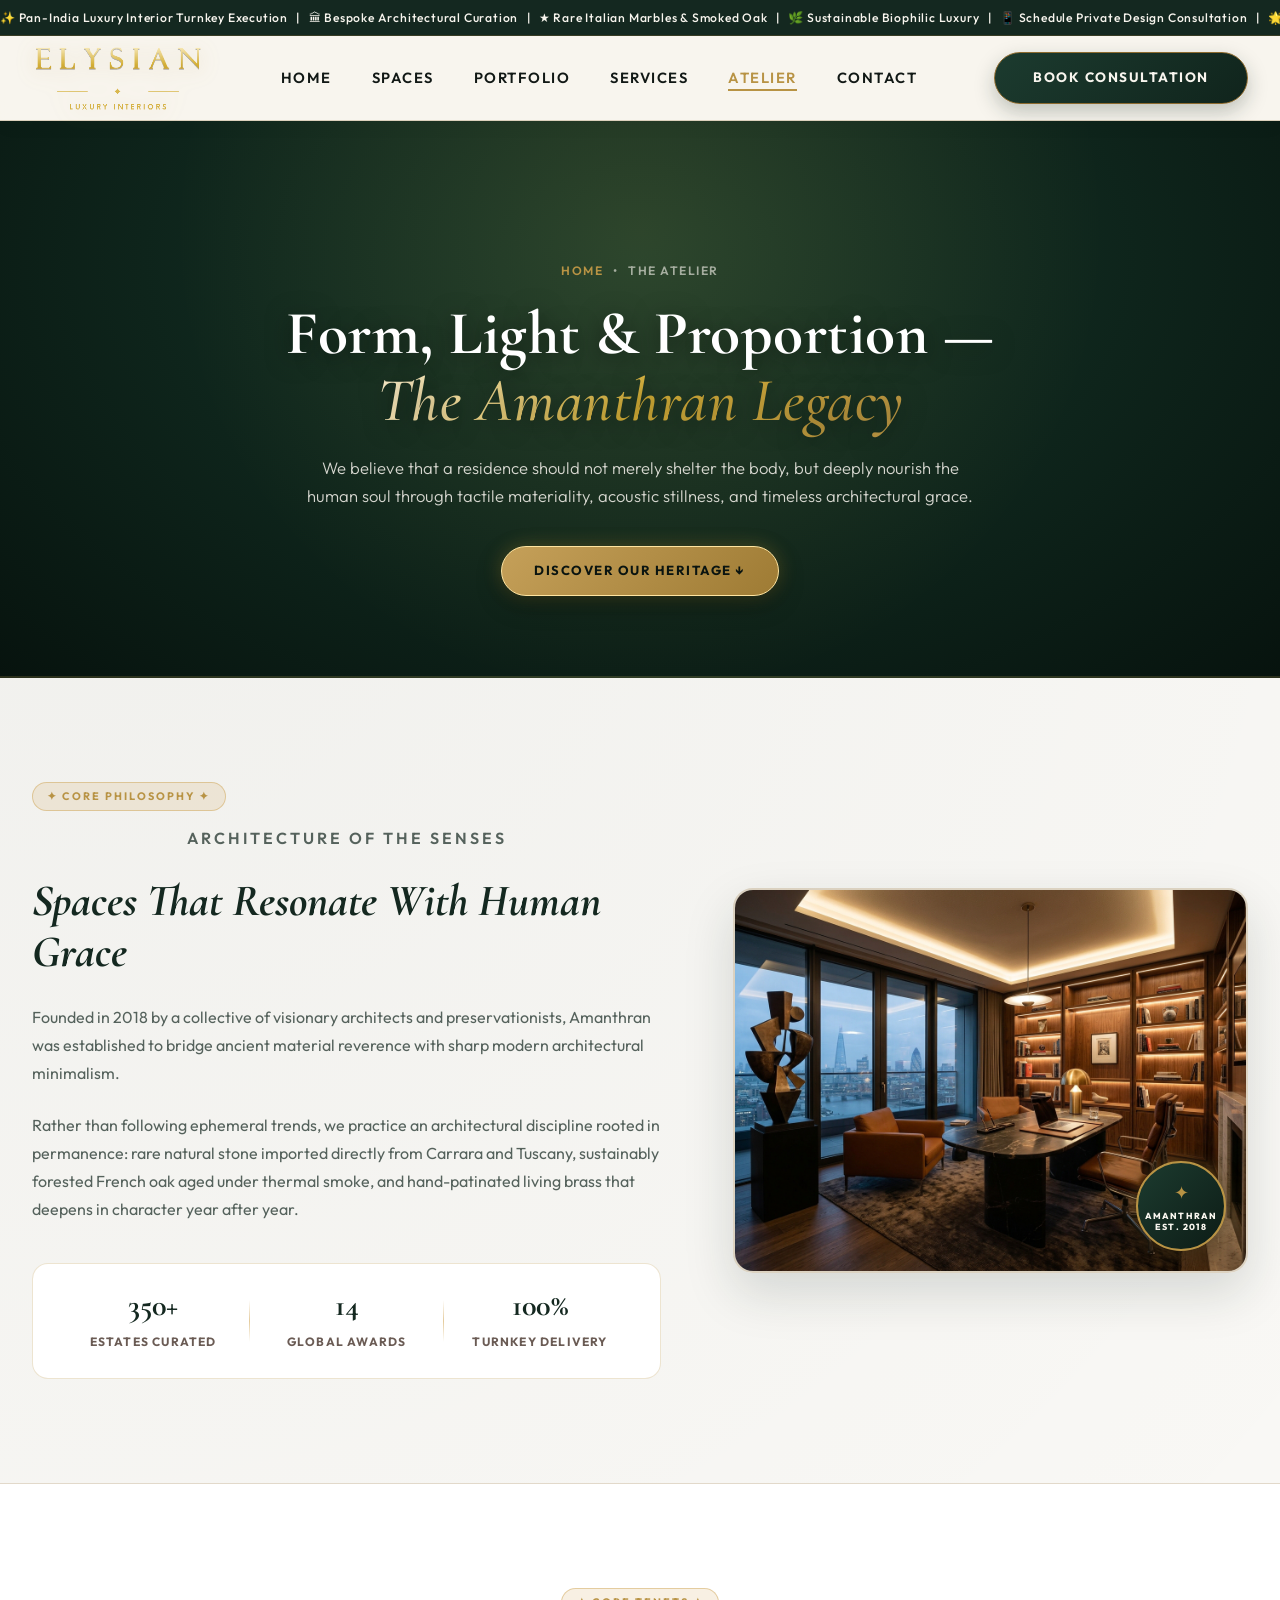
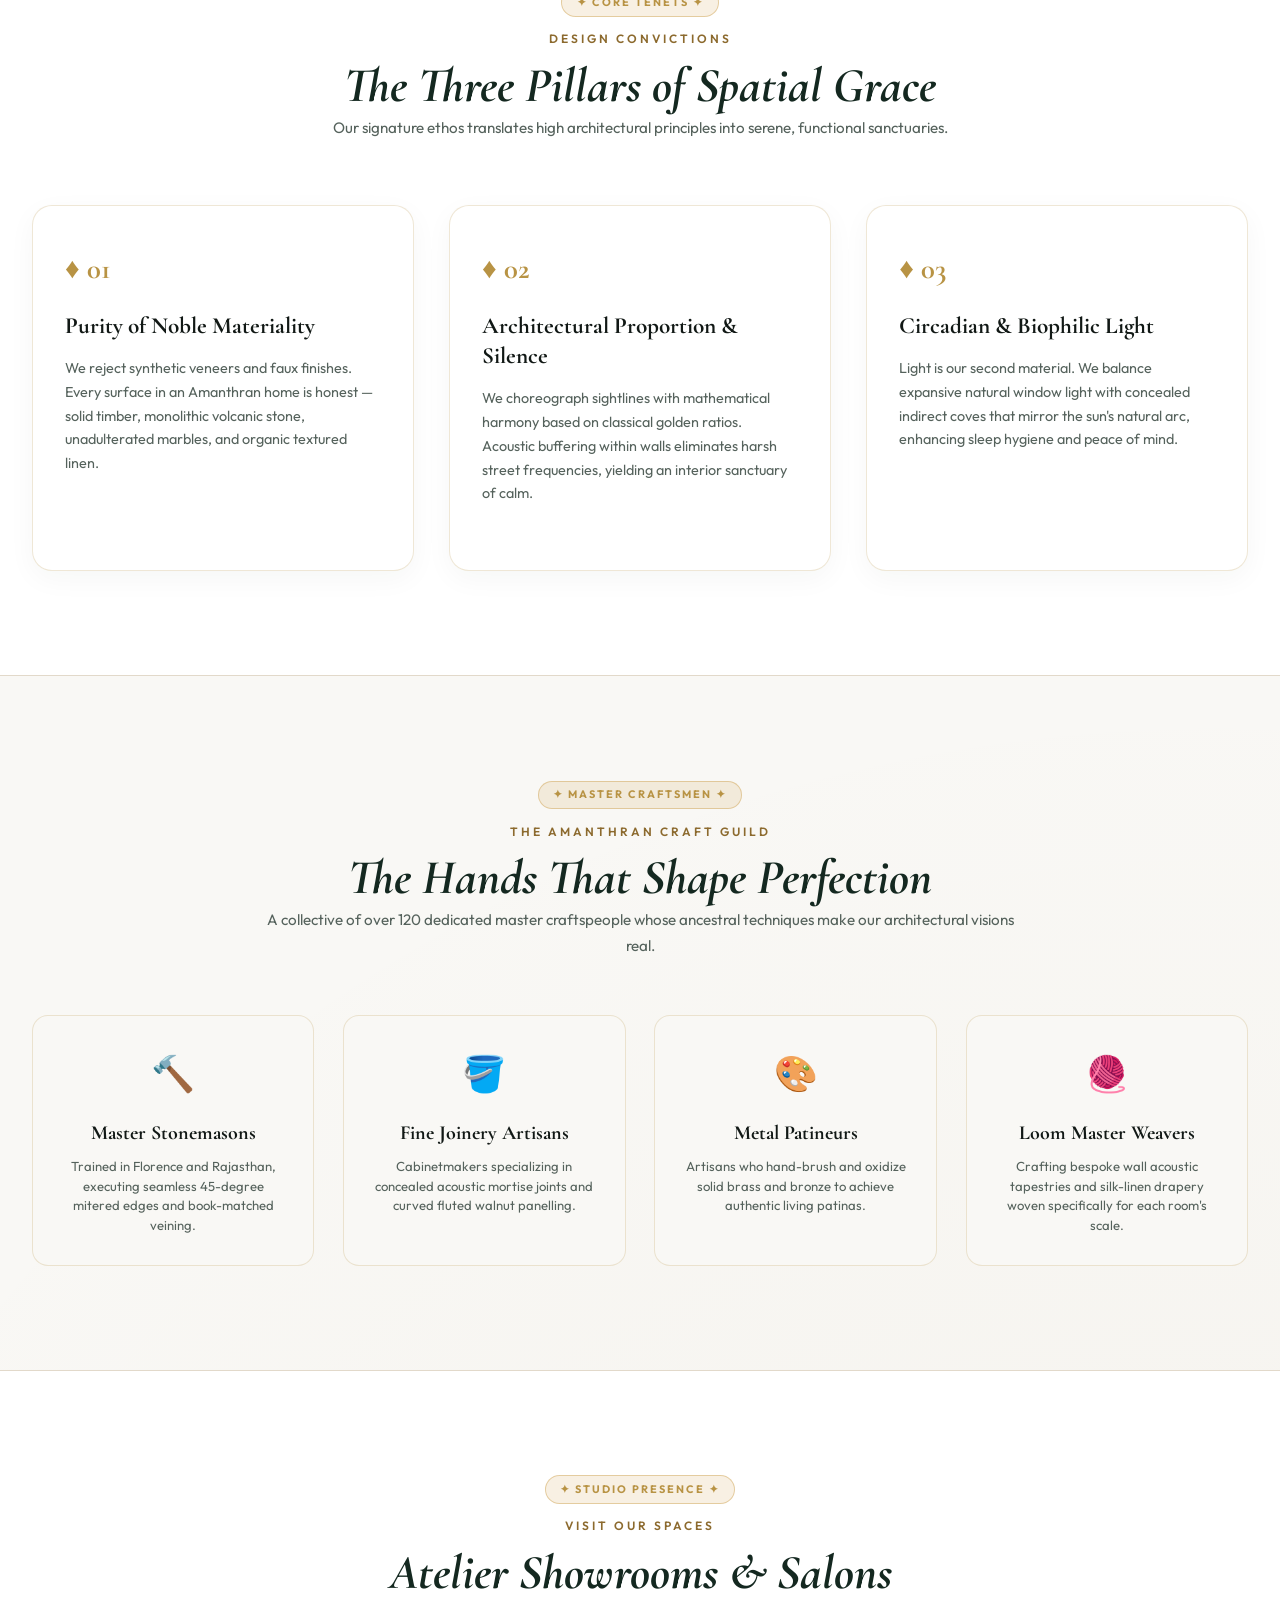
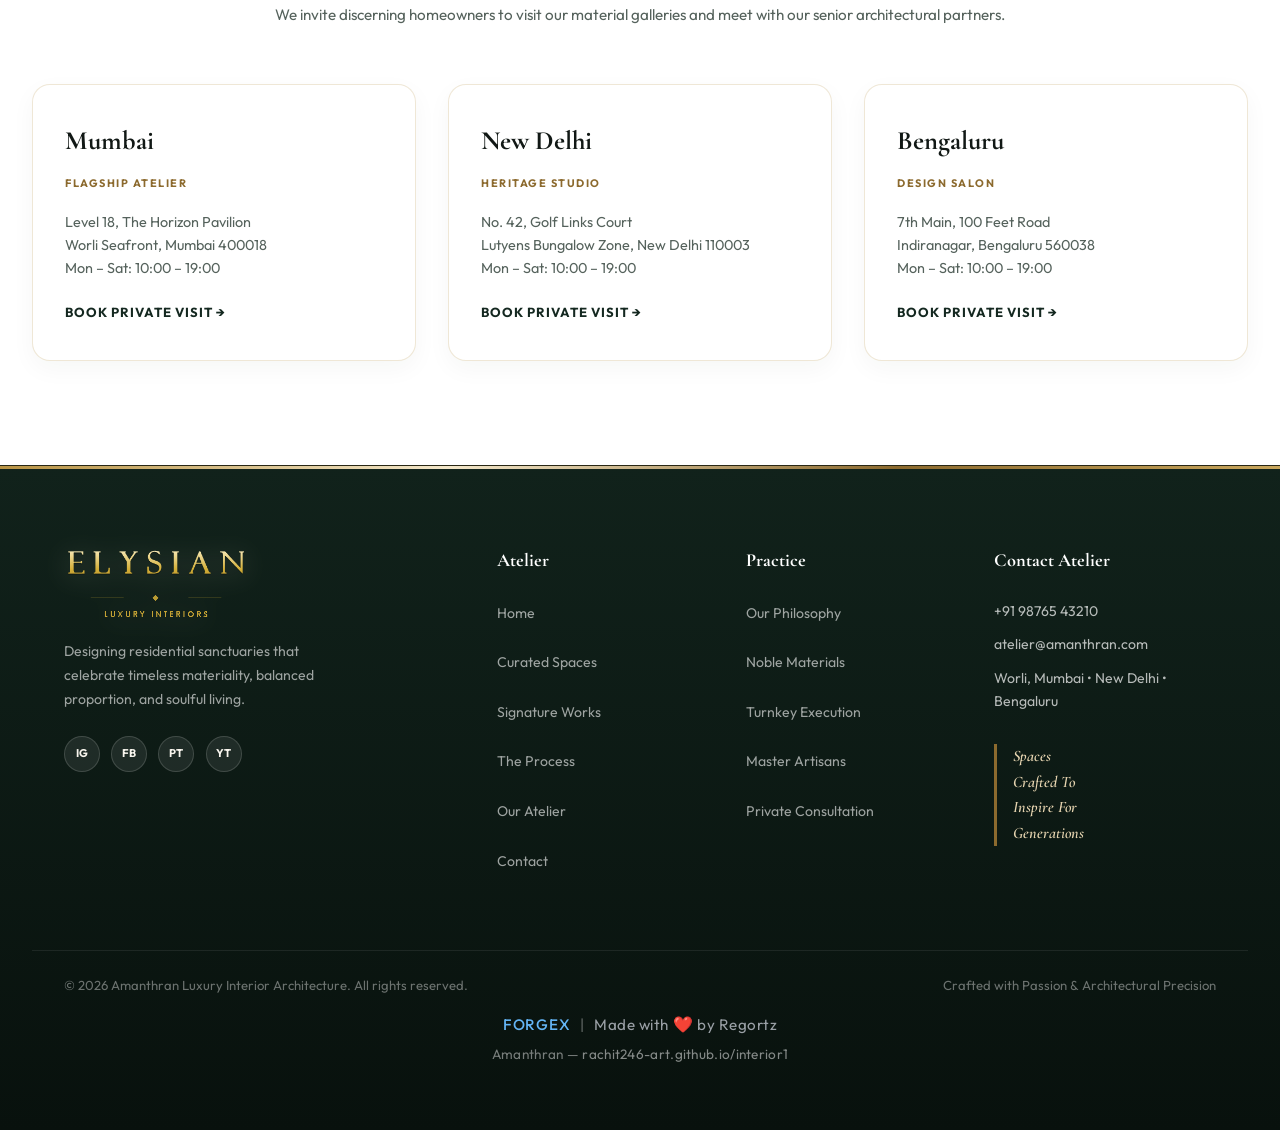
==== commit dbd3f3b7: "Add FORGEX credit and website name to footer" ====
--- a/about.html
+++ b/about.html
@@ -255,6 +255,8 @@
         <div class="footer-bottom">
             <p>&copy; 2026 Amanthran Luxury Interior Architecture. All rights reserved.</p>
             <p>Crafted with Passion &amp; Architectural Precision</p>
+            <p class="footer-credit"><span class="credit-forgex">FORGEX</span> <span class="credit-sep">|</span> Made with <span class="heart">❤️</span> by Regortz</p>
+            <p class="footer-site-name">Amanthran &mdash; <a href="https://rachit246-art.github.io/interior1/" target="_blank" rel="noopener">rachit246-art.github.io/interior1</a></p>
         </div>
     </footer>
 
--- a/styles.css
+++ b/styles.css
@@ -3489,6 +3489,56 @@
     margin: 0 auto;
     font-size: 0.82rem;
     color: rgba(255,255,255,0.4);
+    flex-wrap: wrap;
+}
+
+.footer-credit {
+    width: 100%;
+    text-align: center;
+    margin-top: 1rem;
+    font-size: 0.95rem;
+    color: #9aa0a6;
+    letter-spacing: 0.5px;
+    display: flex;
+    align-items: center;
+    justify-content: center;
+    gap: 0.25rem;
+}
+
+.footer-credit .credit-forgex {
+    color: #64b5f6;
+    font-weight: 500;
+    letter-spacing: 0.8px;
+}
+
+.footer-credit .credit-sep {
+    color: rgba(255, 255, 255, 0.35);
+    margin: 0 0.35rem;
+}
+
+.footer-credit .heart {
+    color: #e53935;
+    display: inline-block;
+    font-size: 1rem;
+}
+
+.footer-site-name {
+    width: 100%;
+    text-align: center;
+    margin-top: 0.4rem;
+    font-size: 0.85rem;
+    color: rgba(255, 255, 255, 0.45);
+    letter-spacing: 0.3px;
+}
+
+.footer-site-name a {
+    color: rgba(255,255,255,0.5);
+    text-decoration: none;
+    transition: color 0.3s ease;
+}
+
+.footer-site-name a:hover {
+    color: rgba(255,255,255,0.8);
 }
 
 /* ============================================
